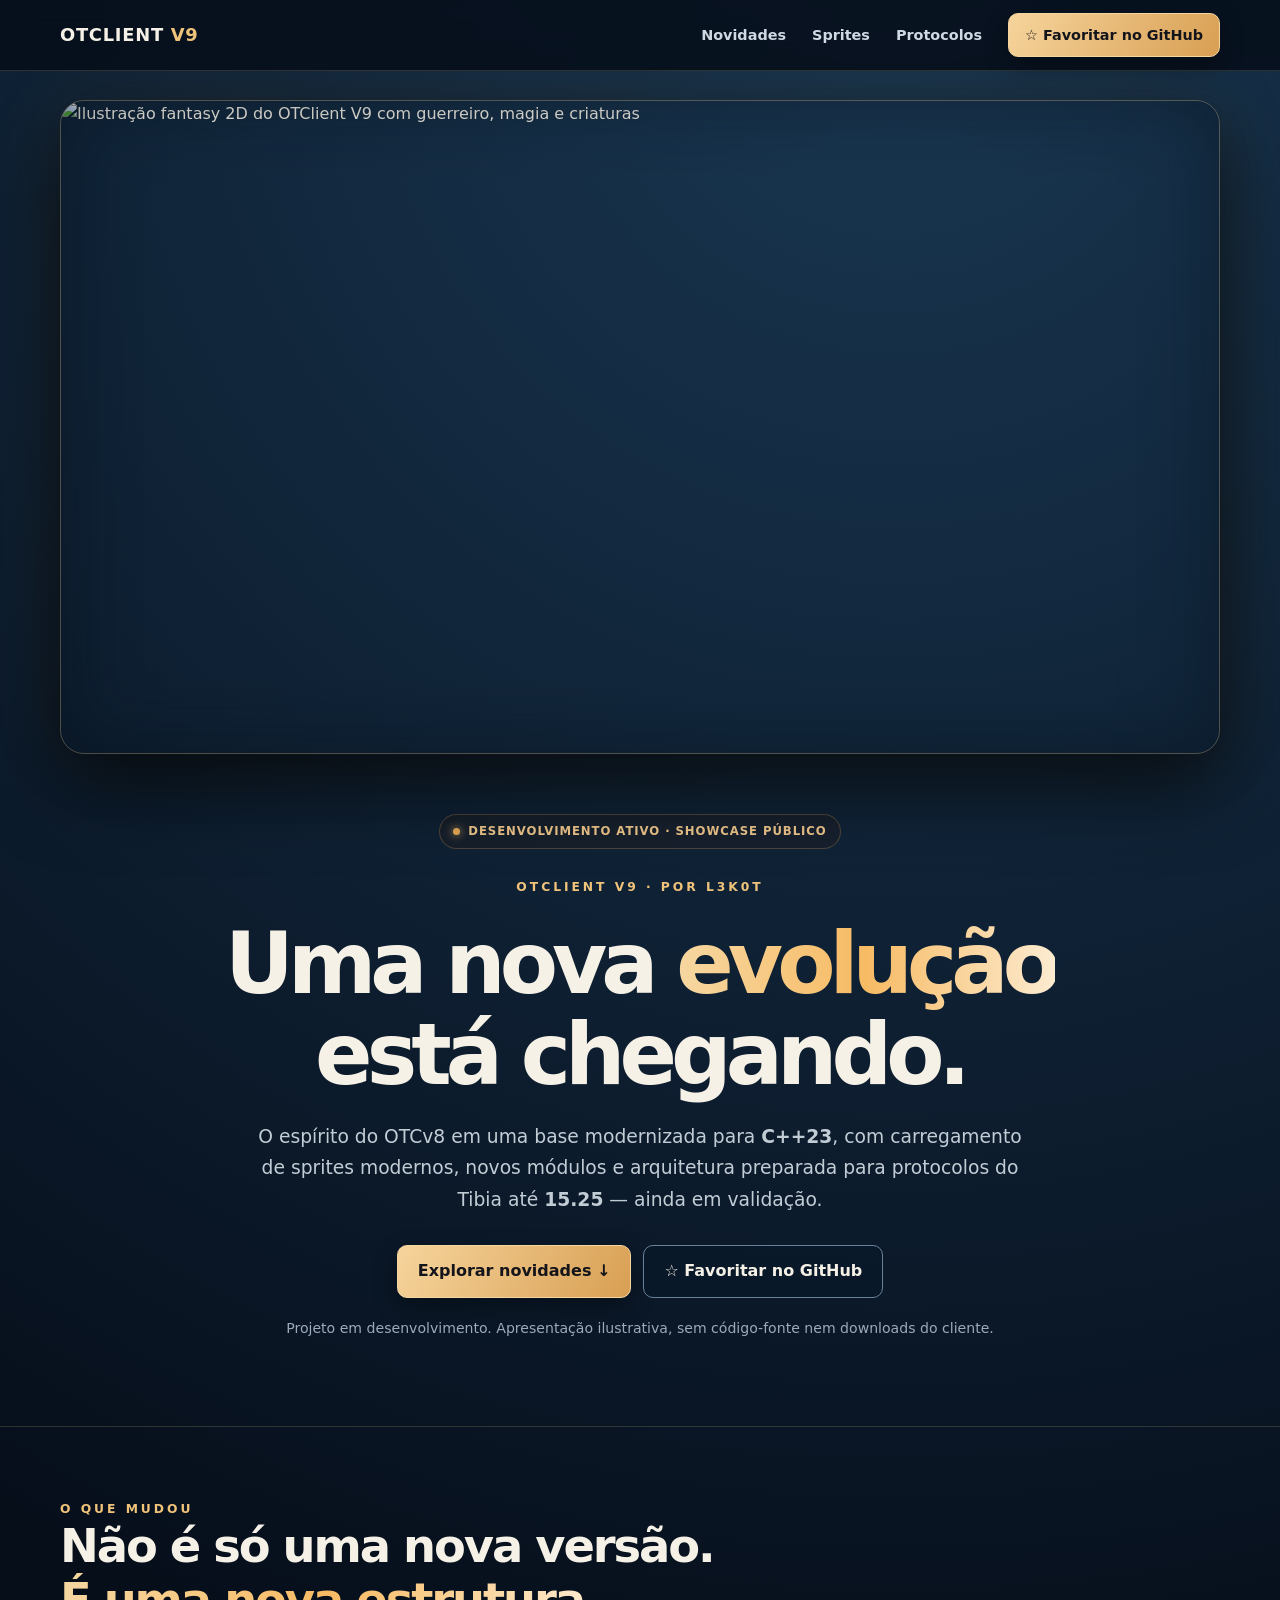
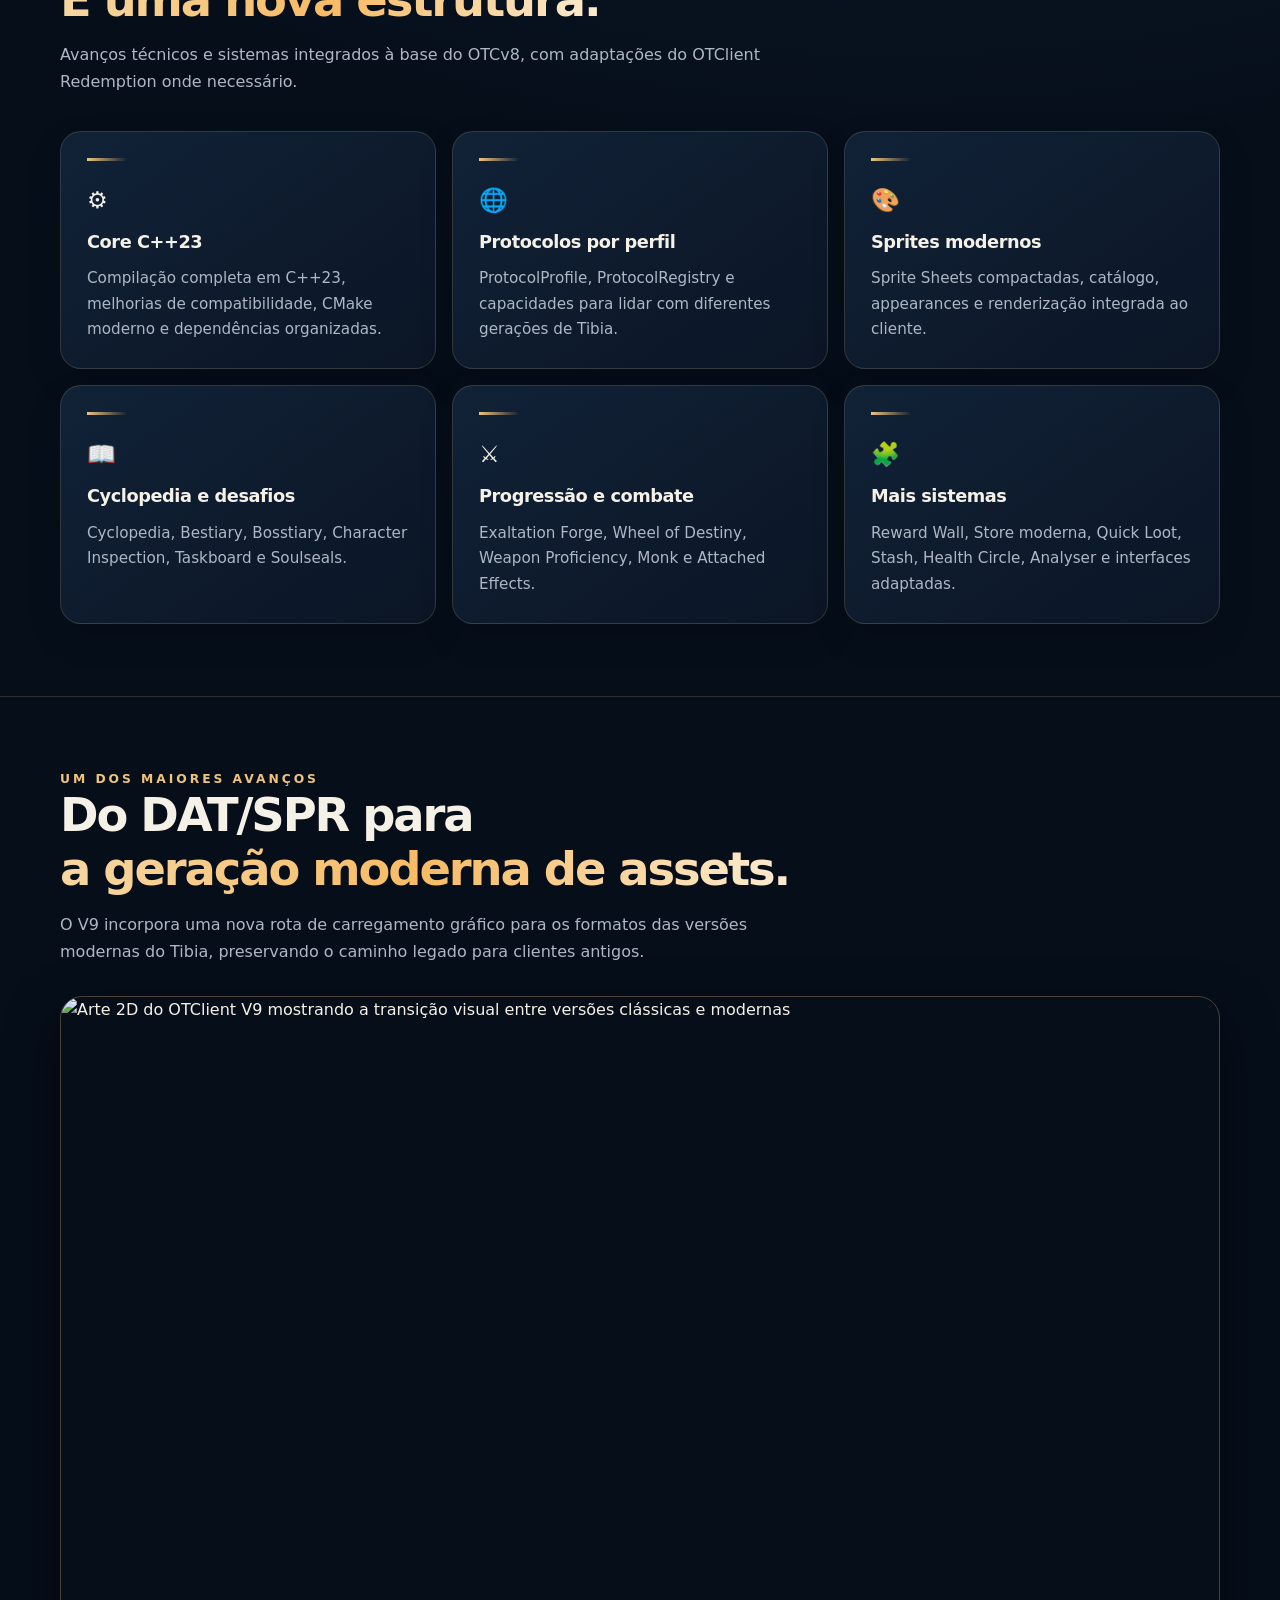
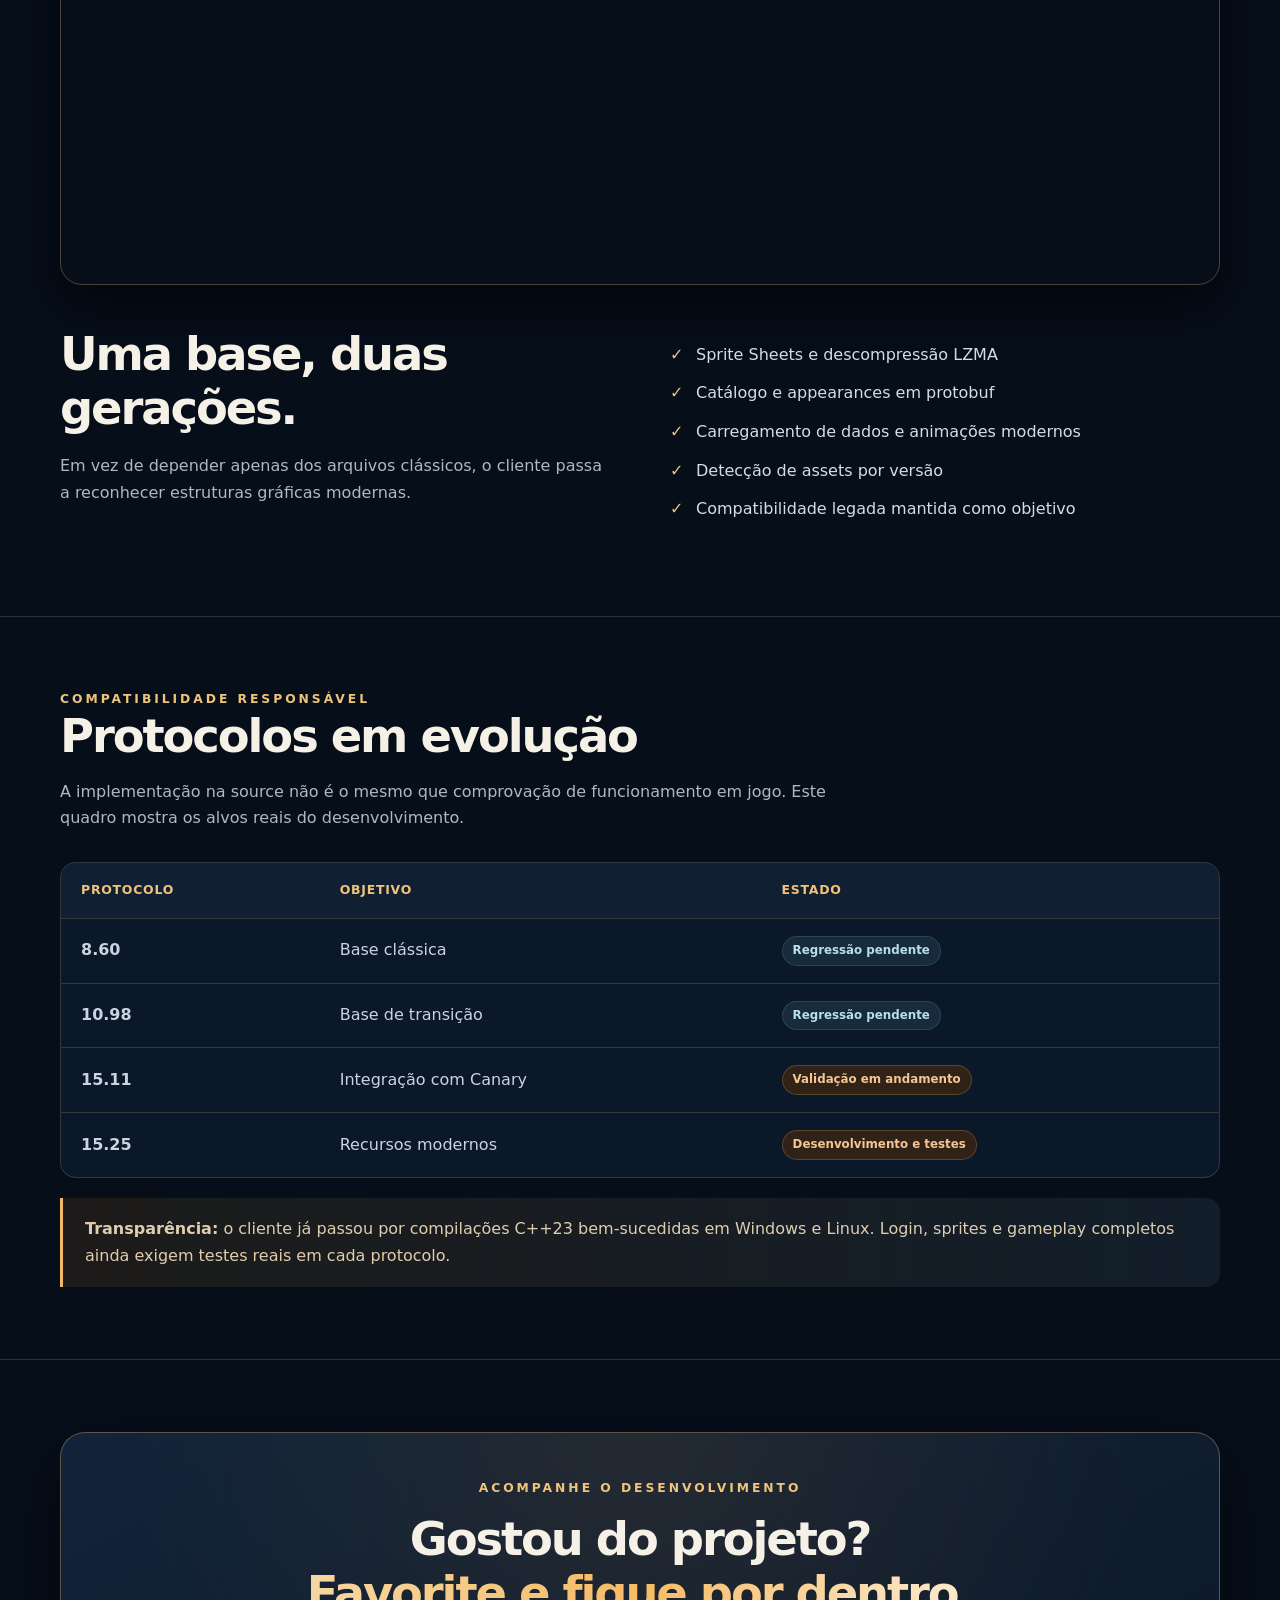
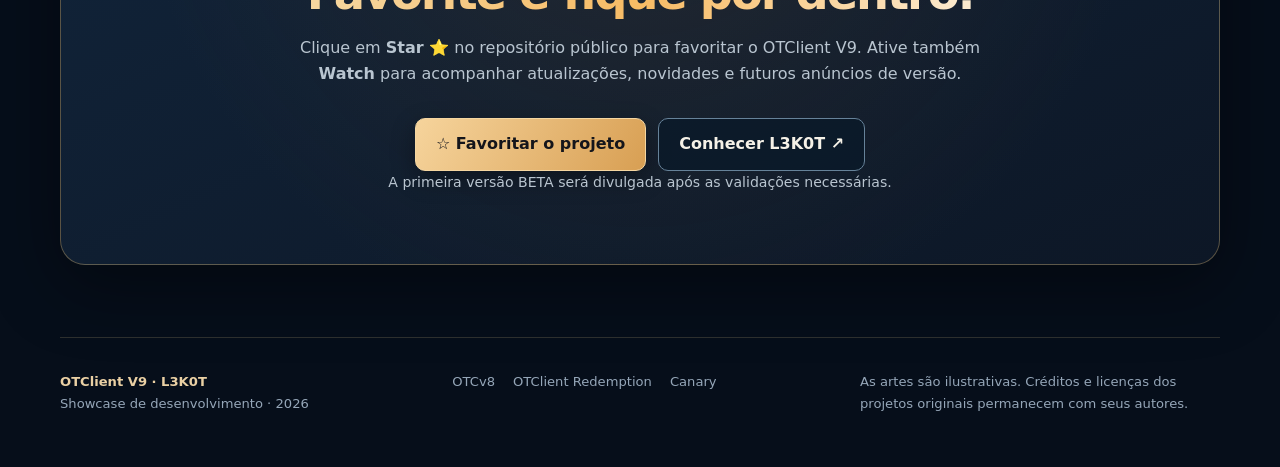
==== index.html @ ab7427a4 "site: add OTClient V9 responsive showcase landing page" ====
<!doctype html>
<html lang="pt-BR">
<head>
  <meta charset="utf-8" />
  <meta name="viewport" content="width=device-width, initial-scale=1" />
  <meta name="color-scheme" content="dark" />
  <meta name="theme-color" content="#070e1b" />
  <meta name="description" content="OTClient V9, evolução do OTCv8 desenvolvida por L3K0T: C++23, sprites modernos, protocolos e sistemas de Tibia em desenvolvimento." />
  <title>OTClient V9 | A próxima evolução — L3K0T</title>
  <style>
    :root { --bg: #060e1a; --bg2:#0b1728; --panel:#0e1b2d; --white:#f5f1e7; --muted:#aeb8c4; --gold:#f0c37b; --gold2:#ae7946; --blue:#59b9ff; --line:rgba(228,197,141,.18); --radius:21px; }
    * {box-sizing: border-box}
    html {scroll-behavior:smooth}
    body { margin:0; background:radial-gradient(circle at 70% 0%, #193752 0,transparent 33%),var(--bg); font:16px/1.67 system-ui,-apple-system,BlinkMacSystemFont,"Segoe UI",sans-serif; color:var(--white); }
    a {color:inherit; text-decoration:none}
    a:focus-visible,button:focus-visible {outline:3px solid var(--blue);outline-offset:4px}
    img {max-width:100%;display:block}
    ::selection {background:#a67943;color:#07101a}
    .wrap {width:min(1160px,calc(100% - 42px));margin:0 auto}
    .nav {position:sticky;top:0;z-index:20; background:rgba(6,14,26,.87);border-bottom:1px solid var(--line);backdrop-filter:blur(16px)}
    .navin {display:flex;align-items:center;justify-content:space-between;gap:22px;min-height:70px}
    .brand {font-weight:900;font-size:1.12rem;letter-spacing:.04em;white-space:nowrap}
    .brand b {color:var(--gold)}
    .links {display:flex;gap:26px;align-items:center;font-size:.9rem;font-weight:650;color:#cfd9e4}
    .links>a:not(.navcta):hover{color:var(--gold)}
    .navcta,.button {display:inline-flex;gap:10px;align-items:center;justify-content:center;padding:12px 20px;border-radius:10px; font-weight:800;background:linear-gradient(120deg,#f6d49c,#d89f53);color:#14151b;border:1px solid #f5d6a1;box-shadow:0 8px 25px #0005;transition:transform .18s,filter .18s}
    .navcta {padding:9px 16px}
    .button:hover,.navcta:hover {transform:translateY(-2px);filter:brightness(1.07)}
    .button.secondary {background:rgba(8,24,41,.75);color:var(--white);border-color:#668299;box-shadow:none}
    .hero {padding:29px 0 8px}
    .art {position:relative;border:1px solid #c8a46a5a;border-radius:24px;overflow:hidden;box-shadow:0 28px 80px #000b,0 0 80px #98702e1c}
    .art img {width:100%;height:auto;object-fit:cover}
    .art:after {content:"";position:absolute;inset:0;pointer-events:none;box-shadow:inset 0 0 75px #07111b7c}
    .status {display:inline-flex;align-items:center;gap:8px;padding:7px 13px;border-radius:100px;border:1px solid #9a754b70;color:#f1c88c;background:#301d103b;font-weight:700;letter-spacing:.08em;font-size:.73rem;text-transform:uppercase}
    .dot {width:7px;height:7px;background:#e6a957;border-radius:50%;box-shadow:0 0 9px #dbb16d}
    .intro {text-align:center;padding:52px 0 72px;max-width:870px;margin:0 auto}
    .eyebrow {text-transform:uppercase;letter-spacing:.24em;color:var(--gold);font-weight:800;font-size:.77rem}
    h1,h2,h3,p{margin-top:0}
    h1 {font-size:clamp(2.5rem,7vw,5.3rem);line-height:1.07;letter-spacing:-.07em;margin:21px 0;font-weight:900}
    h2 {font-size:clamp(1.85rem,3.9vw,2.9rem);letter-spacing:-.045em;line-height:1.16;margin-bottom:15px}
    .gradient {background:linear-gradient(90deg,#f6d7a1,#f7bb64,#fcebd0);color:transparent;background-clip:text}
    .lead{font-size:clamp(1rem,2.3vw,1.17rem);color:#c2ccd5;max-width:780px;margin:0 auto 24px}
    .actions{display:flex;justify-content:center;flex-wrap:wrap;gap:12px;margin-top:30px}
    .small-note{color:#9cabb9;font-size:.88rem;margin-top:19px}
    .section{padding:72px 0;border-top:1px solid var(--line)}
    .section .sub{color:var(--muted);max-width:770px;margin-bottom:30px}
    .section-head {max-width:780px;margin-bottom:35px}
    .cards {display:grid;grid-template-columns:repeat(3,minmax(0,1fr));gap:16px}
    .card {padding:26px;border-radius:var(--radius);border:1px solid var(--line);background:linear-gradient(145deg,#112237,#0b1525);box-shadow:0 14px 35px #0002}
    .card::before{content:"";display:block;width:40px;height:3px;background:linear-gradient(90deg,var(--gold),transparent);margin-bottom:20px}
    .card h3 {font-size:1.11rem;margin-bottom:9px;letter-spacing:-.025em}
    .card p {margin:0;color:var(--muted);font-size:.95rem}
    .card .icon {font-size:1.45rem;display:inline-block;margin-bottom:8px}
    .card.tall {grid-column:span 2}
    .visual {border-radius:22px;overflow:hidden;border:1px solid #b99a685e;box-shadow:0 20px 50px #0008}
    .visual img {width:100%}
    .split {display:grid;grid-template-columns:1fr 1fr;align-items:center;gap:60px;margin-top:36px}
    .split h2 {margin-bottom:18px}
    .checks {display:grid;gap:12px;padding:0;margin:21px 0;list-style:none;color:#d5dce5}
    .checks li {padding-left:26px;position:relative}
    .checks li:before {content:"✓";position:absolute;left:0;color:var(--gold);font-weight:900}
    .table-wrap{overflow-x:auto;border:1px solid var(--line);border-radius:16px;background:#0b1829}
    table{width:100%;border-collapse:collapse;text-align:left;min-width:550px}
    th,td{padding:17px 20px;border-bottom:1px solid var(--line)}
    th{color:var(--gold);font-size:.78rem;letter-spacing:.06em;text-transform:uppercase;background:#101f31}
    td{color:#cbd4de}
    tr:last-child td{border:0}
    .phase{display:inline-block;border-radius:20px;padding:4px 10px;font-size:.74rem;font-weight:800;white-space:nowrap;background:#172b3a;color:#b8dfef;border:1px solid #4784a04f}
    .phase.warn {background:#302216;color:#f4c693;border-color:#a27e4f63}
    .notice{border-left:3px solid #efb969;background:linear-gradient(90deg,#30271a89,#121e2a);border-radius:0 14px 14px 0;padding:18px 22px;color:#e0cdb0;margin-top:20px}
    .divider {height:1px;background:var(--line);margin:30px 0}
    .cta {padding:45px 40px;text-align:center;background:radial-gradient(circle at 50% 0%,#5e462b42,transparent 70%),linear-gradient(155deg,#11243a,#0d1726);border:1px solid #f3c87d55;border-radius:25px;box-shadow:0 20px 70px #0006}
    .cta h2{max-width:750px;margin:14px auto}
    .cta p{max-width:730px;color:#b9c5d0;margin:0 auto 25px}
    .footer {padding:33px 0 52px;display:flex;justify-content:space-between;gap:25px;flex-wrap:wrap;color:#95a6b8;font-size:.82rem;border-top:1px solid var(--line)}
    .footer strong{color:#ead0a4}
    .foot-links{display:flex;gap:18px;flex-wrap:wrap}
    .foot-links a:hover{color:var(--gold)}
    @media(max-width:840px){.cards{grid-template-columns:repeat(2,minmax(0,1fr))}.split{grid-template-columns:1fr;gap:30px}.links a:not(.navcta){display:none}}
    @media(max-width:600px){.wrap{width:min(100% - 28px,1160px)}.navin{min-height:62px}.brand{font-size:.99rem}.navcta{padding:7px 11px;font-size:.8rem}.hero{padding-top:14px}.art{border-radius:14px}.intro{padding:37px 0 50px}h1{letter-spacing:-.055em}.section{padding:49px 0}.cards{grid-template-columns:1fr}.card.tall{grid-column:span 1}.card{padding:23px}.cta{padding:35px 19px}.footer{padding-bottom:32px}}
    @media(prefers-reduced-motion:reduce){html{scroll-behavior:auto}.button,.navcta{transition:none}}
  </style>
</head>
<body>
<header class="nav"><div class="wrap navin">
  <a href="#inicio" class="brand">OTCLIENT <b>V9</b></a>
  <nav class="links" aria-label="Navegação principal">
    <a href="#novidades">Novidades</a><a href="#graficos">Sprites</a><a href="#protocolos">Protocolos</a>
    <a class="navcta" data-project-link href="https://github.com/l3k0t">☆ Favoritar no GitHub</a>
  </nav>
</div></header>
<main id="inicio">
  <div class="wrap hero"><div class="art"><img src="assets/otclient-v9-arte-principal.webp" width="1672" height="941" alt="Ilustração fantasy 2D do OTClient V9 com guerreiro, magia e criaturas" fetchpriority="high"></div></div>
  <section class="wrap intro">
    <span class="status"><span class="dot"></span> Desenvolvimento ativo · Showcase público</span>
    <div class="eyebrow" style="margin-top:28px">OTClient V9 · Por L3K0T</div>
    <h1>Uma nova <span class="gradient">evolução</span> está chegando.</h1>
    <p class="lead">O espírito do OTCv8 em uma base modernizada para <strong>C++23</strong>, com carregamento de sprites modernos, novos módulos e arquitetura preparada para protocolos do Tibia até <strong>15.25</strong> — ainda em validação.</p>
    <div class="actions"><a class="button" href="#novidades">Explorar novidades ↓</a><a class="button secondary" data-project-link href="https://github.com/l3k0t">☆ Favoritar no GitHub</a></div>
    <p class="small-note">Projeto em desenvolvimento. Apresentação ilustrativa, sem código-fonte nem downloads do cliente.</p>
  </section>

  <section class="section" id="novidades"><div class="wrap">
    <div class="section-head"><div class="eyebrow">O que mudou</div><h2>Não é só uma nova versão.<br><span class="gradient">É uma nova estrutura.</span></h2><p class="sub">Avanços técnicos e sistemas integrados à base do OTCv8, com adaptações do OTClient Redemption onde necessário.</p></div>
    <div class="cards">
      <article class="card"><span class="icon">⚙️</span><h3>Core C++23</h3><p>Compilação completa em C++23, melhorias de compatibilidade, CMake moderno e dependências organizadas.</p></article>
      <article class="card"><span class="icon">🌐</span><h3>Protocolos por perfil</h3><p>ProtocolProfile, ProtocolRegistry e capacidades para lidar com diferentes gerações de Tibia.</p></article>
      <article class="card"><span class="icon">🎨</span><h3>Sprites modernos</h3><p>Sprite Sheets compactadas, catálogo, appearances e renderização integrada ao cliente.</p></article>
      <article class="card"><span class="icon">📖</span><h3>Cyclopedia e desafios</h3><p>Cyclopedia, Bestiary, Bosstiary, Character Inspection, Taskboard e Soulseals.</p></article>
      <article class="card"><span class="icon">⚔️</span><h3>Progressão e combate</h3><p>Exaltation Forge, Wheel of Destiny, Weapon Proficiency, Monk e Attached Effects.</p></article>
      <article class="card"><span class="icon">🧩</span><h3>Mais sistemas</h3><p>Reward Wall, Store moderna, Quick Loot, Stash, Health Circle, Analyser e interfaces adaptadas.</p></article>
    </div>
  </div></section>

  <section class="section" id="graficos"><div class="wrap">
    <div class="eyebrow">Um dos maiores avanços</div><h2>Do DAT/SPR para<br><span class="gradient">a geração moderna de assets.</span></h2>
    <p class="sub">O V9 incorpora uma nova rota de carregamento gráfico para os formatos das versões modernas do Tibia, preservando o caminho legado para clientes antigos.</p>
    <div class="visual"><img src="assets/otclient-v9-evolucao.webp" loading="lazy" width="1774" height="887" alt="Arte 2D do OTClient V9 mostrando a transição visual entre versões clássicas e modernas"></div>
    <div class="split">
      <div><h2>Uma base, duas gerações.</h2><p class="sub">Em vez de depender apenas dos arquivos clássicos, o cliente passa a reconhecer estruturas gráficas modernas.</p></div>
      <ul class="checks"><li>Sprite Sheets e descompressão LZMA</li><li>Catálogo e appearances em protobuf</li><li>Carregamento de dados e animações modernos</li><li>Detecção de assets por versão</li><li>Compatibilidade legada mantida como objetivo</li></ul>
    </div>
  </div></section>

  <section class="section" id="protocolos"><div class="wrap">
    <div class="eyebrow">Compatibilidade responsável</div><h2>Protocolos em evolução</h2><p class="sub">A implementação na source não é o mesmo que comprovação de funcionamento em jogo. Este quadro mostra os alvos reais do desenvolvimento.</p>
    <div class="table-wrap"><table aria-label="Estágio dos protocolos do OTClient V9"><thead><tr><th>Protocolo</th><th>Objetivo</th><th>Estado</th></tr></thead><tbody>
      <tr><td><strong>8.60</strong></td><td>Base clássica</td><td><span class="phase">Regressão pendente</span></td></tr>
      <tr><td><strong>10.98</strong></td><td>Base de transição</td><td><span class="phase">Regressão pendente</span></td></tr>
      <tr><td><strong>15.11</strong></td><td>Integração com Canary</td><td><span class="phase warn">Validação em andamento</span></td></tr>
      <tr><td><strong>15.25</strong></td><td>Recursos modernos</td><td><span class="phase warn">Desenvolvimento e testes</span></td></tr>
    </tbody></table></div>
    <div class="notice"><strong>Transparência:</strong> o cliente já passou por compilações C++23 bem-sucedidas em Windows e Linux. Login, sprites e gameplay completos ainda exigem testes reais em cada protocolo.</div>
  </div></section>

  <section class="section"><div class="wrap"><div class="cta">
    <div class="eyebrow">Acompanhe o desenvolvimento</div>
    <h2>Gostou do projeto?<br><span class="gradient">Favorite e fique por dentro.</span></h2>
    <p>Clique em <strong>Star ⭐</strong> no repositório público para favoritar o OTClient V9. Ative também <strong>Watch</strong> para acompanhar atualizações, novidades e futuros anúncios de versão.</p>
    <div class="actions"><a class="button" data-project-link href="https://github.com/l3k0t">☆ Favoritar o projeto</a><a class="button secondary" href="https://github.com/l3k0t" target="_blank" rel="noreferrer">Conhecer L3K0T ↗</a></div>
    <p class="small-note">A primeira versão BETA será divulgada após as validações necessárias.</p>
  </div></div></section>
</main>
<footer class="wrap footer"><div><strong>OTClient V9 · L3K0T</strong><div>Showcase de desenvolvimento · 2026</div></div><div class="foot-links"><a href="https://github.com/OTCv8/otcv8-dev">OTCv8</a><a href="https://github.com/opentibiabr/otclient">OTClient Redemption</a><a href="https://github.com/opentibiabr/canary">Canary</a></div><div style="max-width:360px">As artes são ilustrativas. Créditos e licenças dos projetos originais permanecem com seus autores.</div></footer>
<script>
  // Em GitHub Pages, aponta automaticamente para o repositório que hospeda este site.
  // Em visualização local, usa o nome sugerido para o repositório público.
  const repoName = window.location.hostname.endsWith('.github.io')
    ? (window.location.pathname.split('/').filter(Boolean)[0] || 'OTClient-V9-Showcase')
    : 'OTClient-V9-Showcase';
  const projectUrl = 'https://github.com/l3k0t/' + encodeURIComponent(repoName);
  document.querySelectorAll('[data-project-link]').forEach(link => {
    link.href = projectUrl;
    link.target = '_blank';
    link.rel = 'noopener noreferrer';
  });
</script>
</body>
</html>
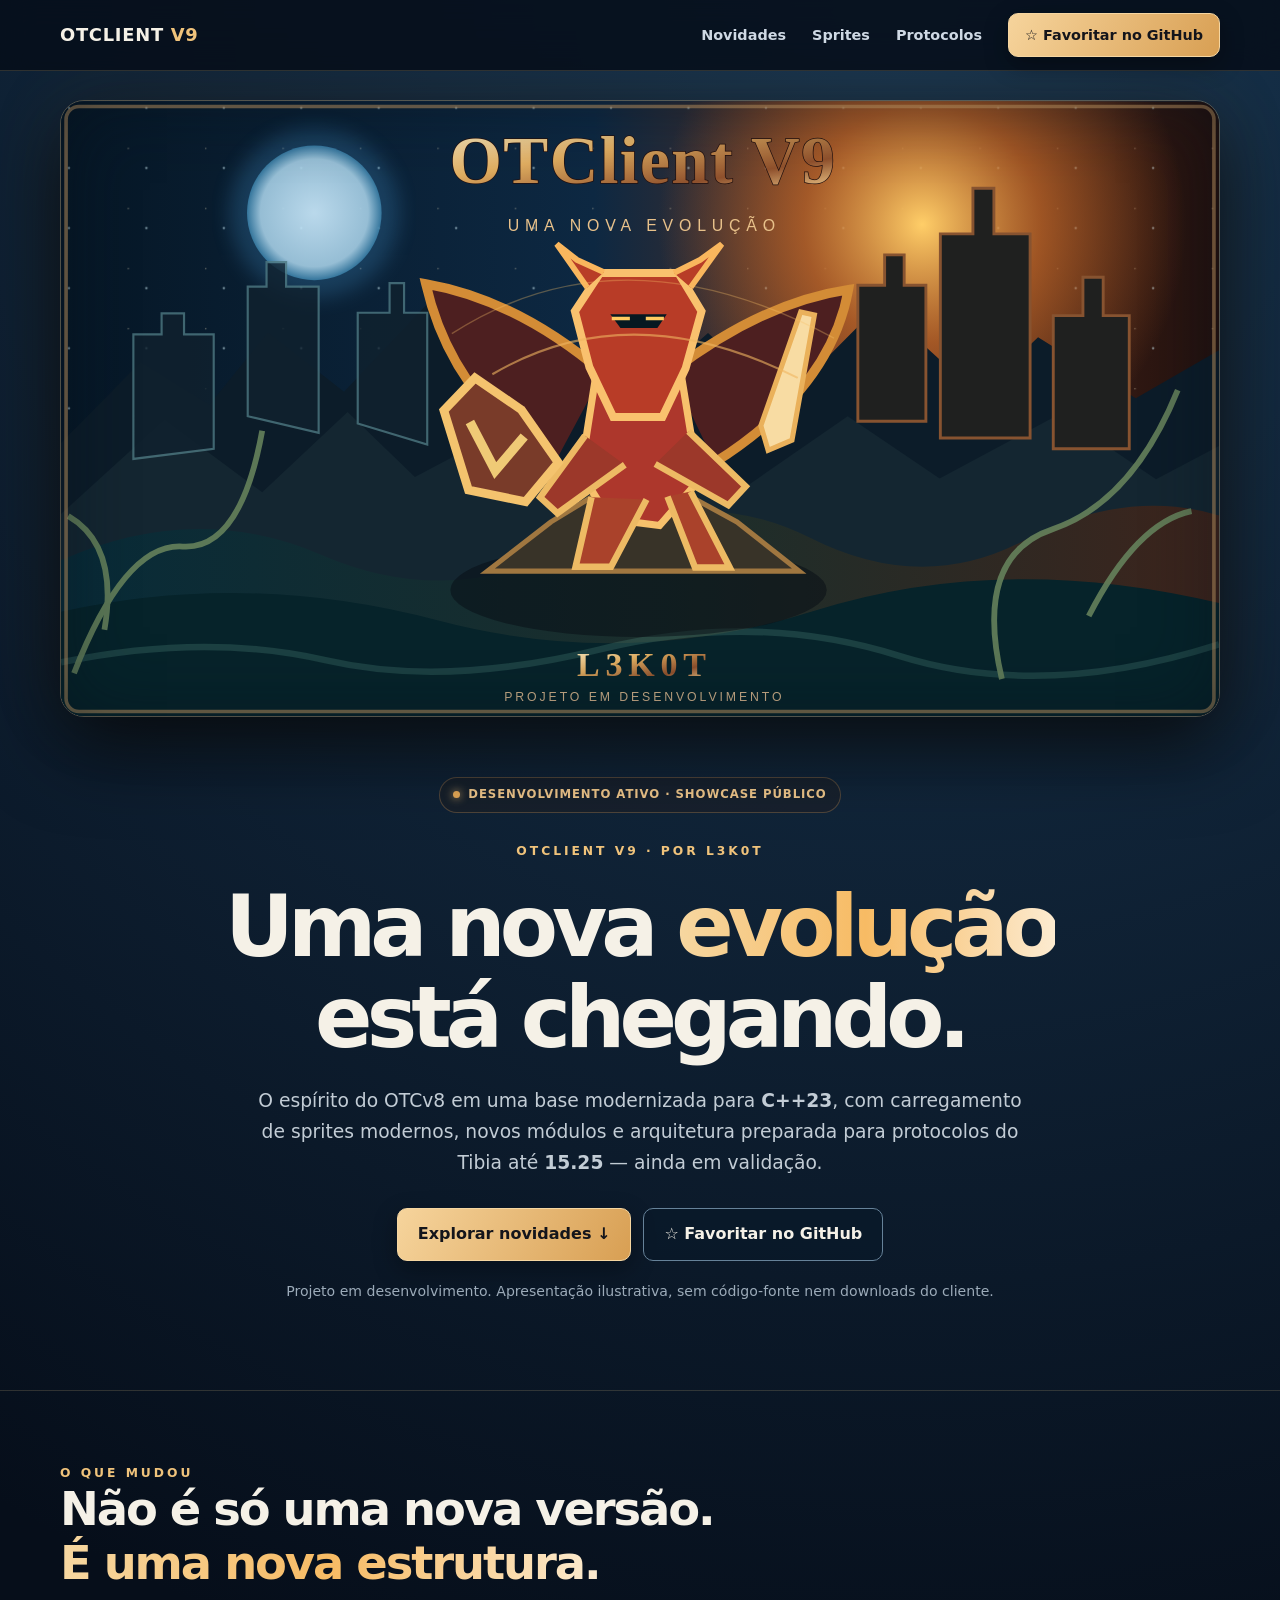
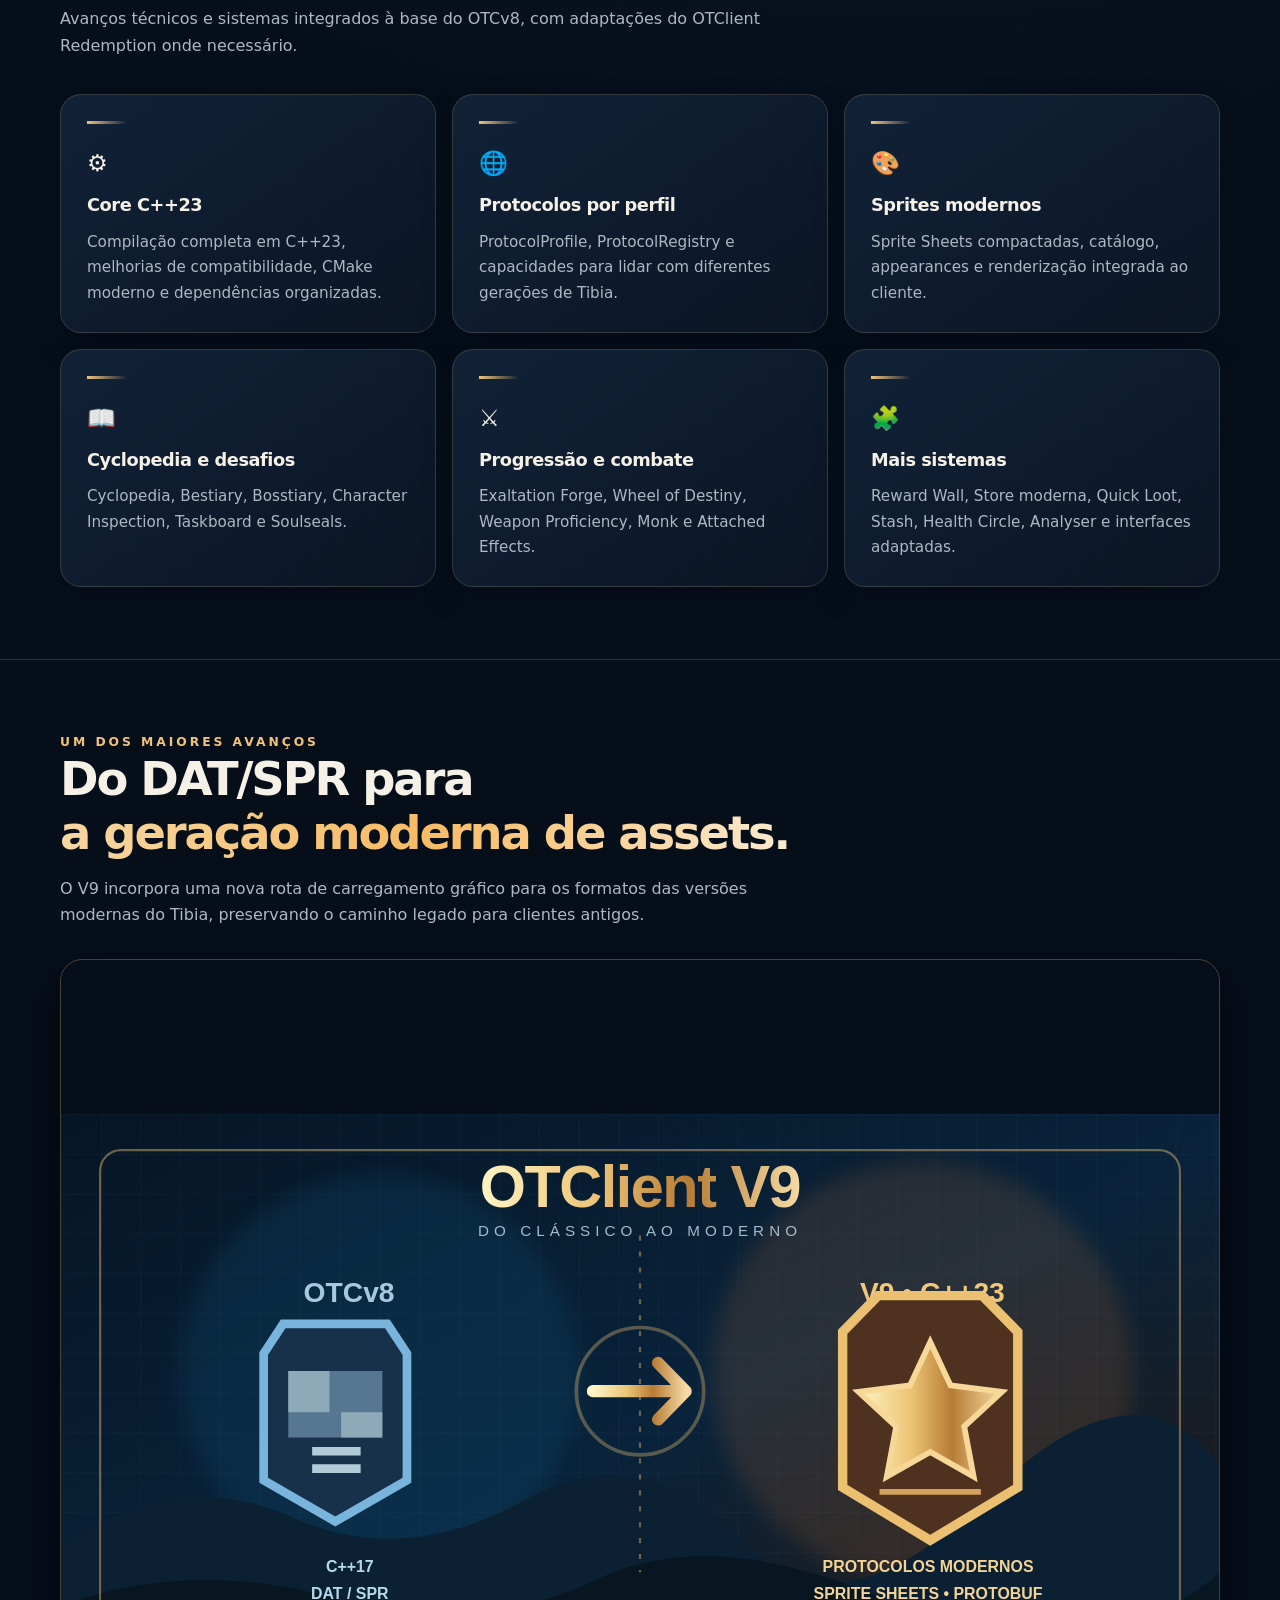
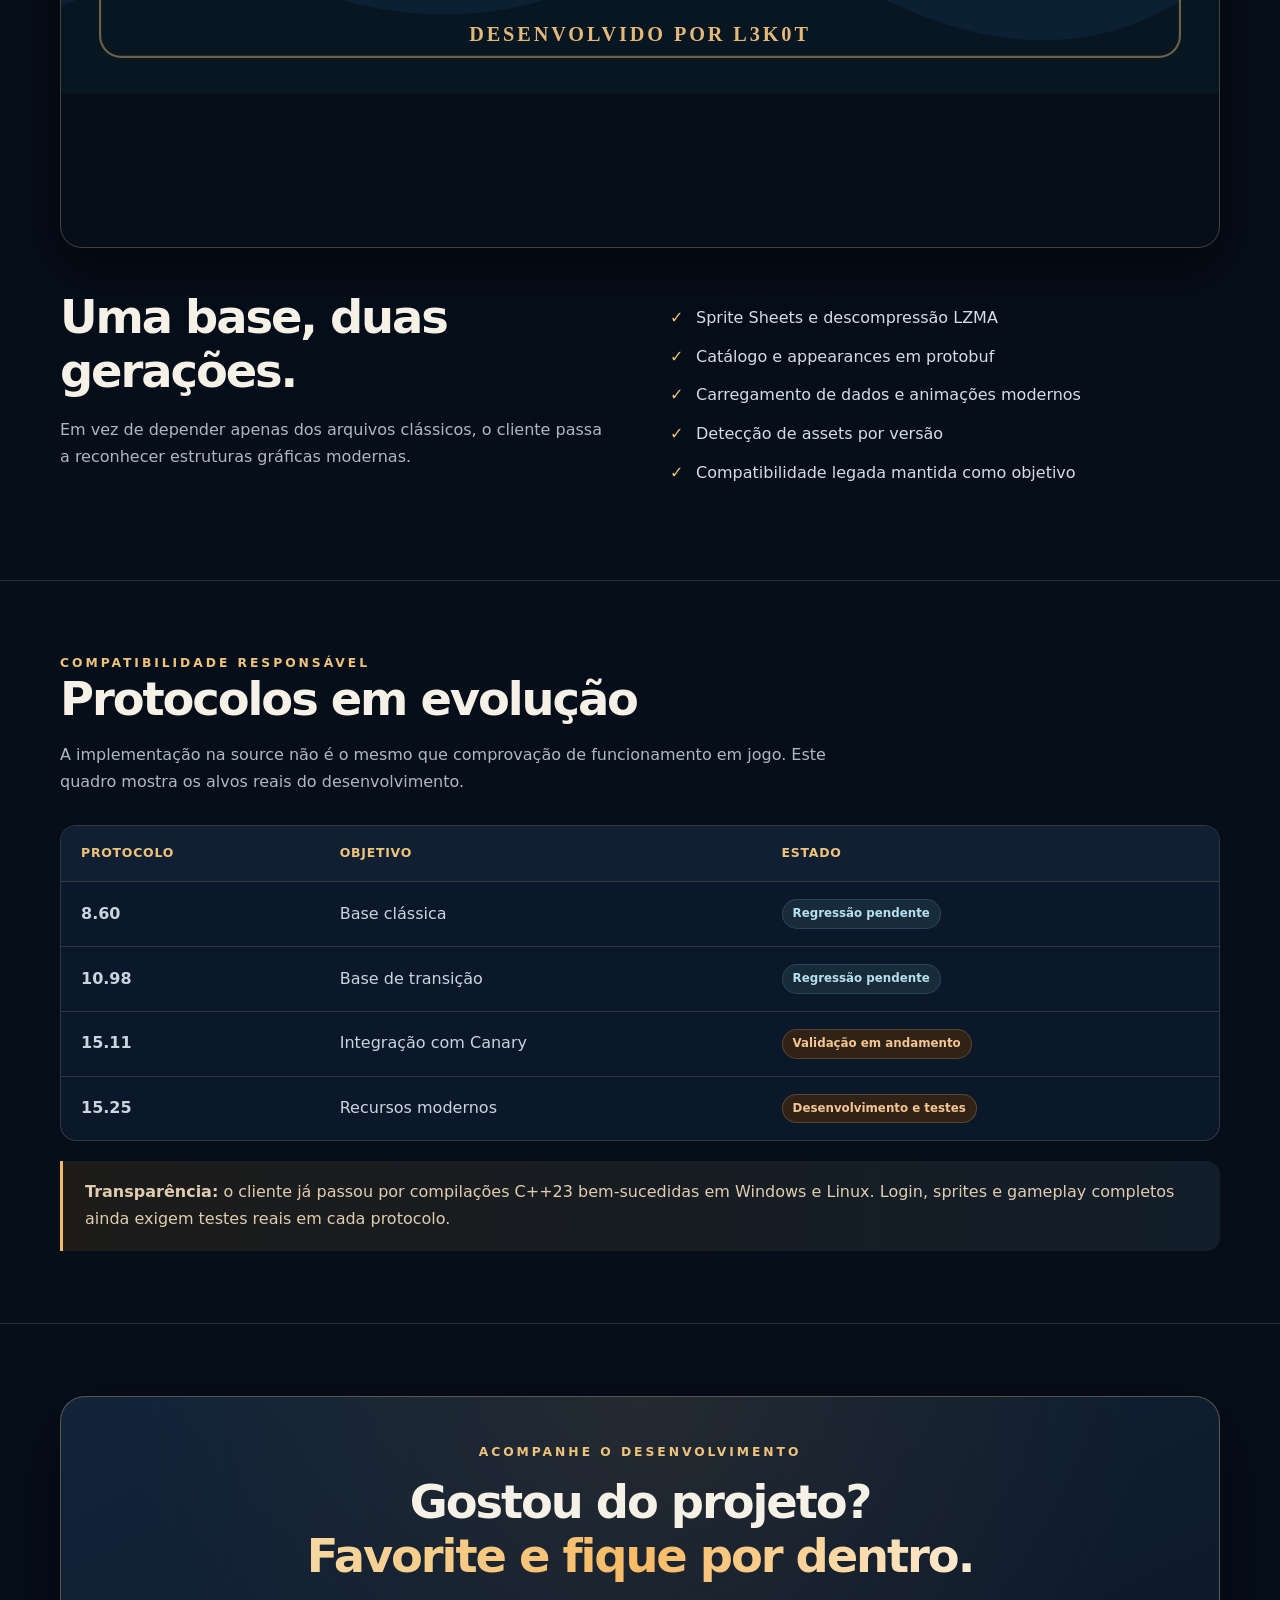
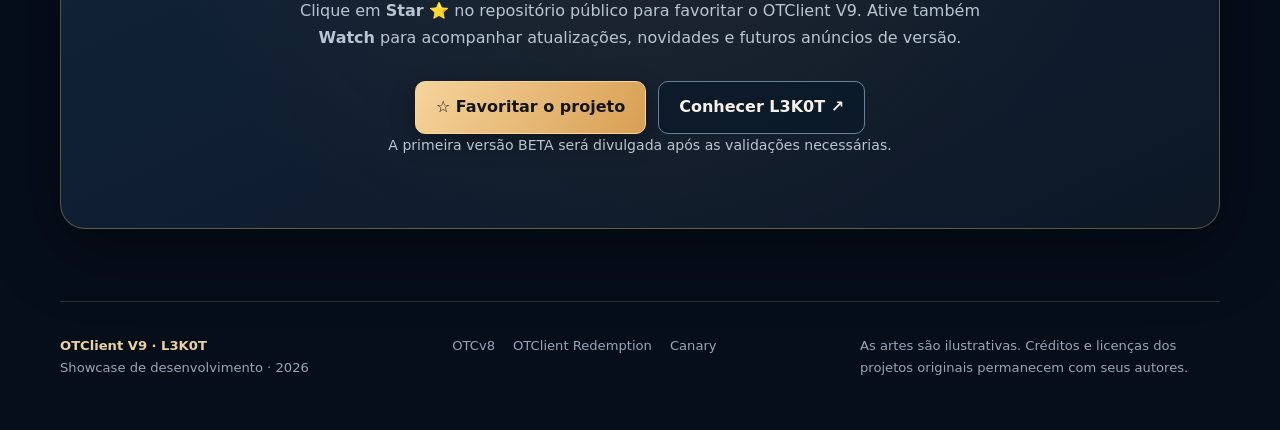
==== commit 2b3a5914: "site: load published SVG artwork assets" ====
--- a/index.html
+++ b/index.html
@@ -90,7 +90,7 @@
   </nav>
 </div></header>
 <main id="inicio">
-  <div class="wrap hero"><div class="art"><img src="assets/otclient-v9-arte-principal.webp" width="1672" height="941" alt="Ilustração fantasy 2D do OTClient V9 com guerreiro, magia e criaturas" fetchpriority="high"></div></div>
+  <div class="wrap hero"><div class="art"><img src="assets/otclient-v9-arte-principal.svg" width="1672" height="941" alt="Ilustração fantasy 2D do OTClient V9 com guerreiro, magia e criaturas" fetchpriority="high"></div></div>
   <section class="wrap intro">
     <span class="status"><span class="dot"></span> Desenvolvimento ativo · Showcase público</span>
     <div class="eyebrow" style="margin-top:28px">OTClient V9 · Por L3K0T</div>
@@ -115,7 +115,7 @@
   <section class="section" id="graficos"><div class="wrap">
     <div class="eyebrow">Um dos maiores avanços</div><h2>Do DAT/SPR para<br><span class="gradient">a geração moderna de assets.</span></h2>
     <p class="sub">O V9 incorpora uma nova rota de carregamento gráfico para os formatos das versões modernas do Tibia, preservando o caminho legado para clientes antigos.</p>
-    <div class="visual"><img src="assets/otclient-v9-evolucao.webp" loading="lazy" width="1774" height="887" alt="Arte 2D do OTClient V9 mostrando a transição visual entre versões clássicas e modernas"></div>
+    <div class="visual"><img src="assets/otclient-v9-evolucao.svg" loading="lazy" width="1774" height="887" alt="Arte 2D do OTClient V9 mostrando a transição visual entre versões clássicas e modernas"></div>
     <div class="split">
       <div><h2>Uma base, duas gerações.</h2><p class="sub">Em vez de depender apenas dos arquivos clássicos, o cliente passa a reconhecer estruturas gráficas modernas.</p></div>
       <ul class="checks"><li>Sprite Sheets e descompressão LZMA</li><li>Catálogo e appearances em protobuf</li><li>Carregamento de dados e animações modernos</li><li>Detecção de assets por versão</li><li>Compatibilidade legada mantida como objetivo</li></ul>
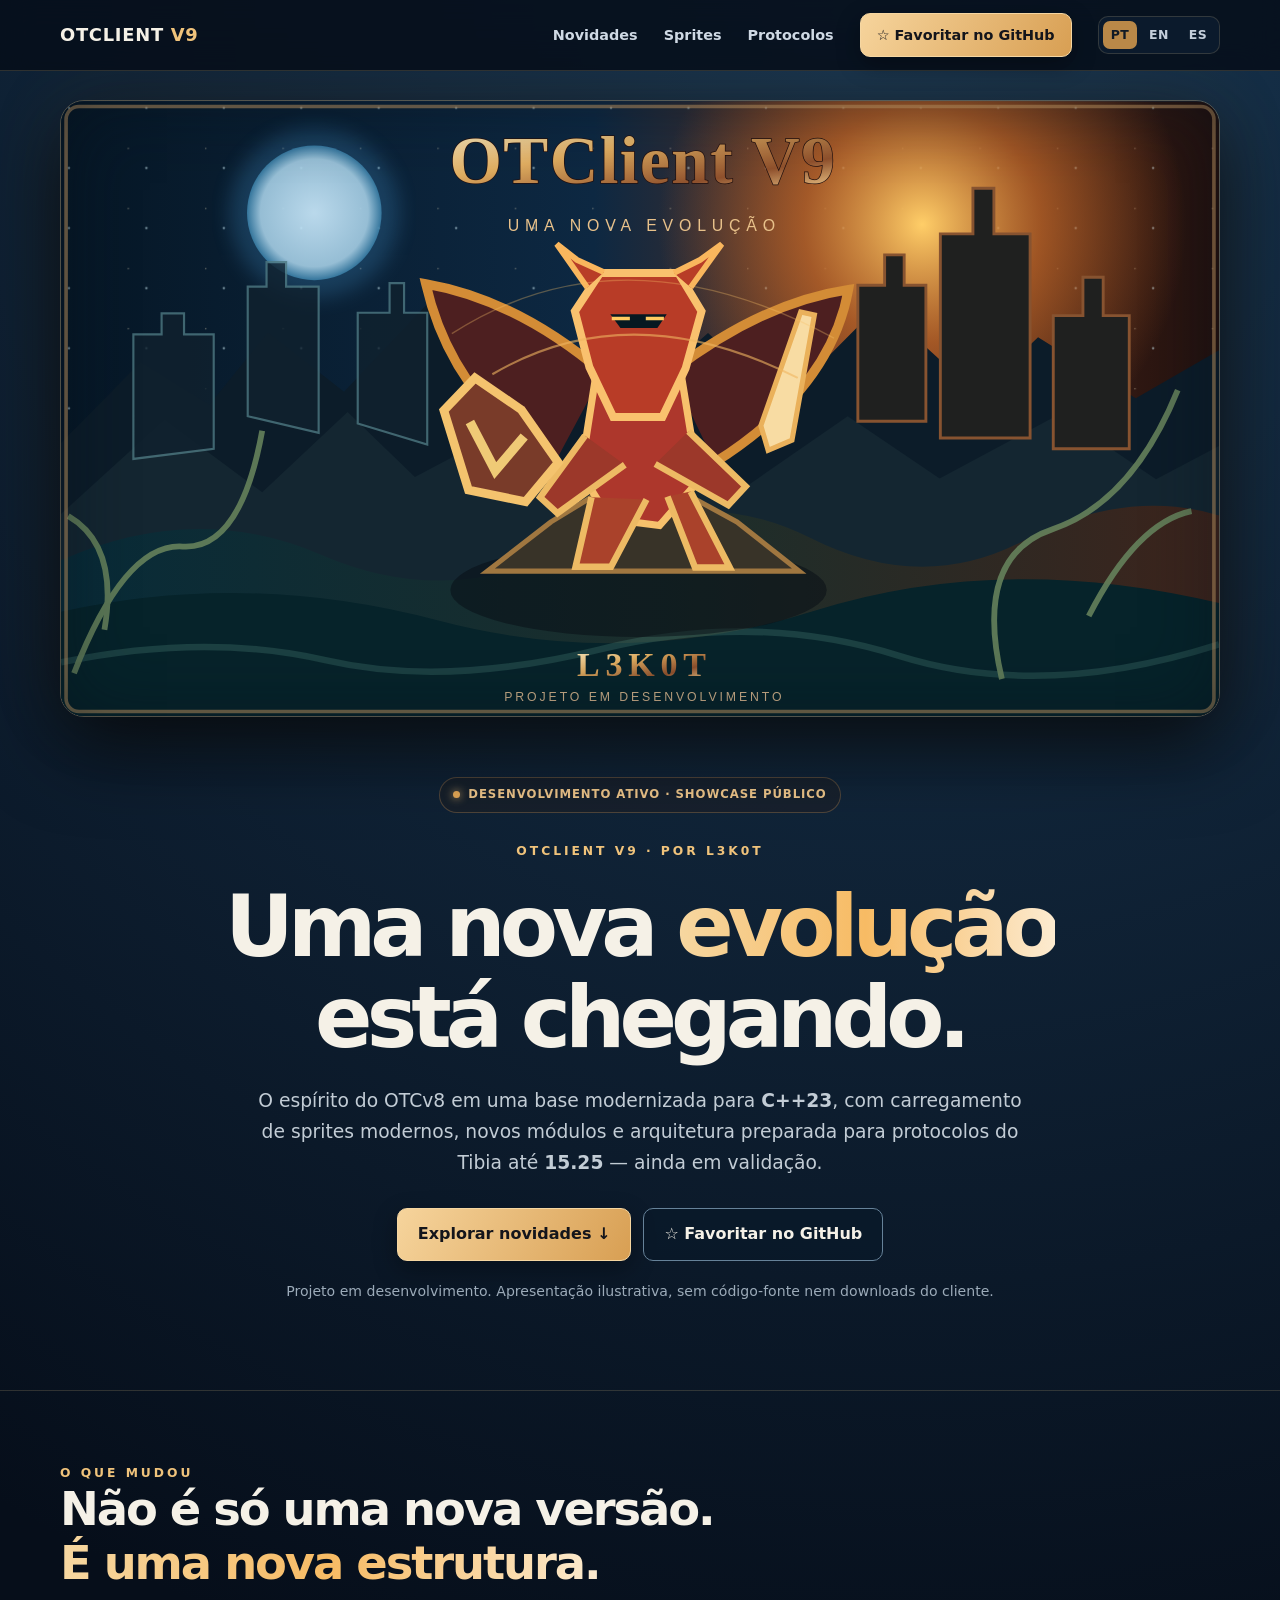
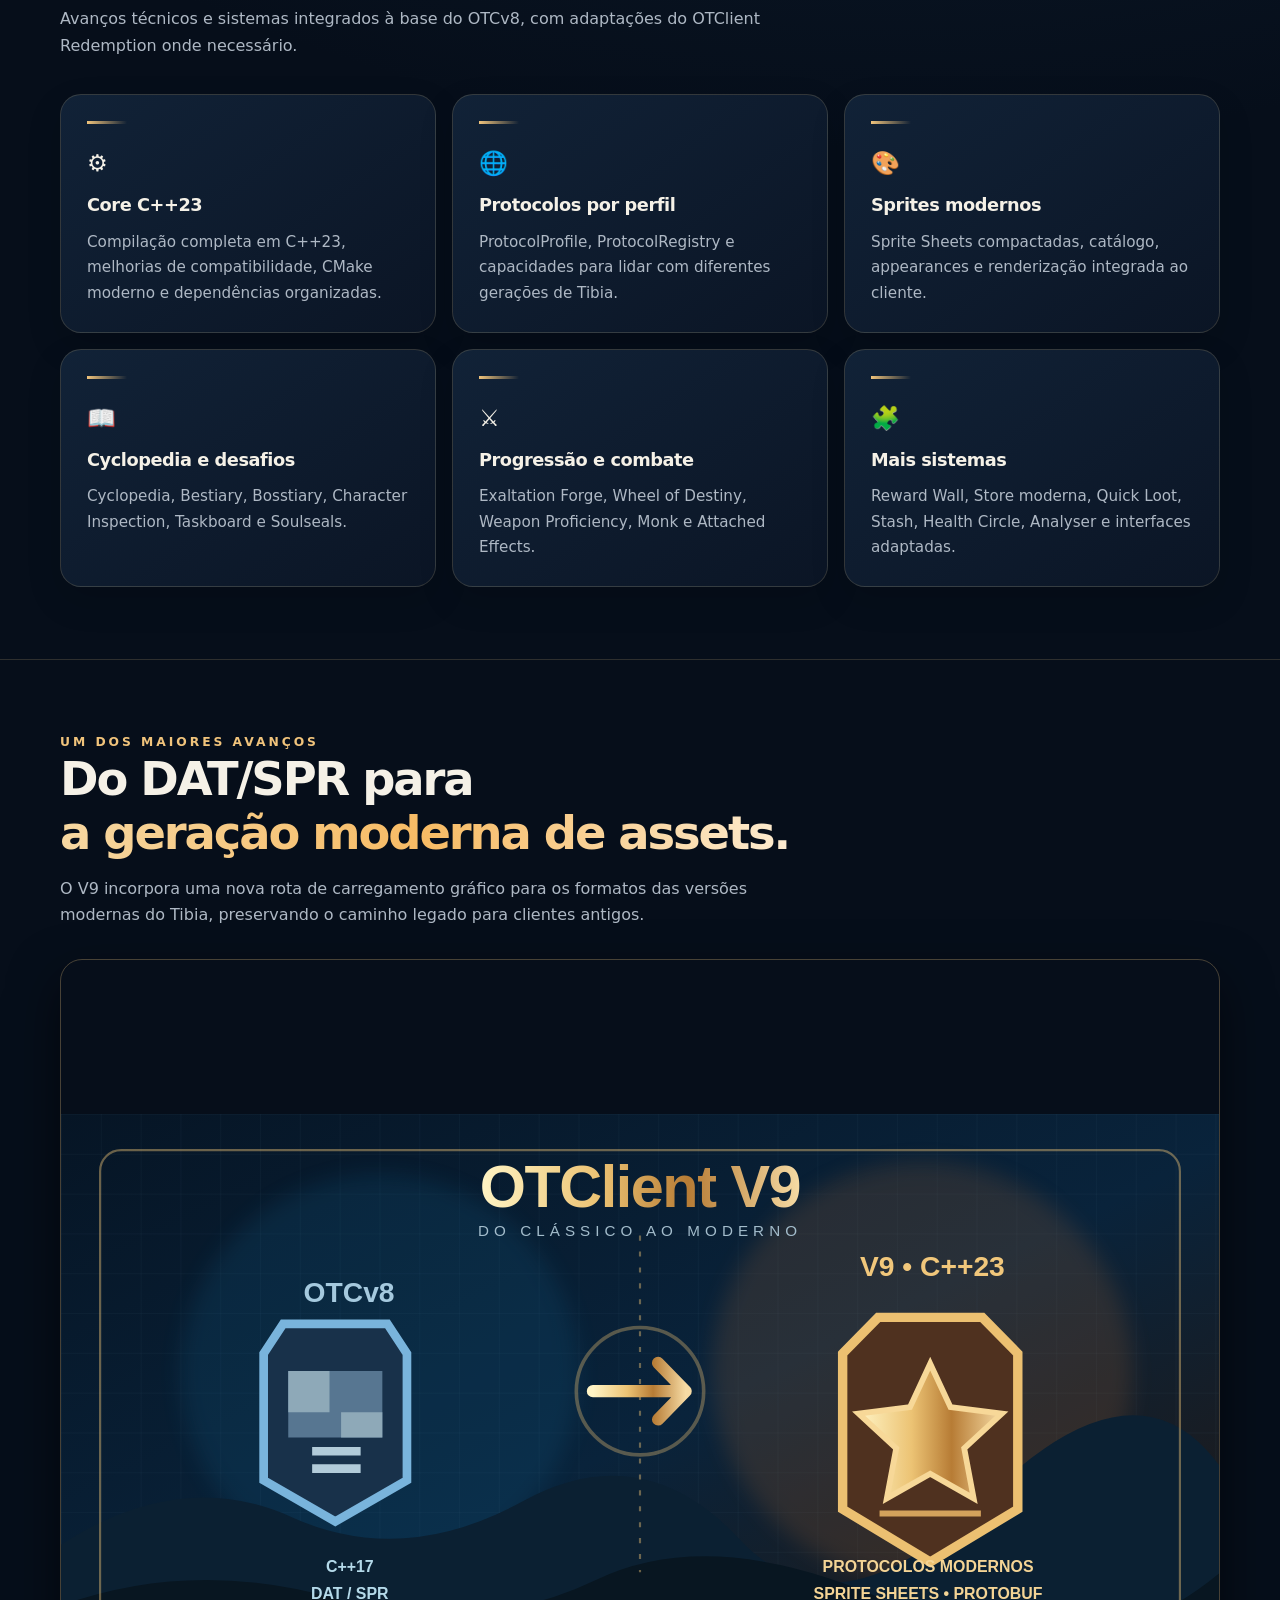
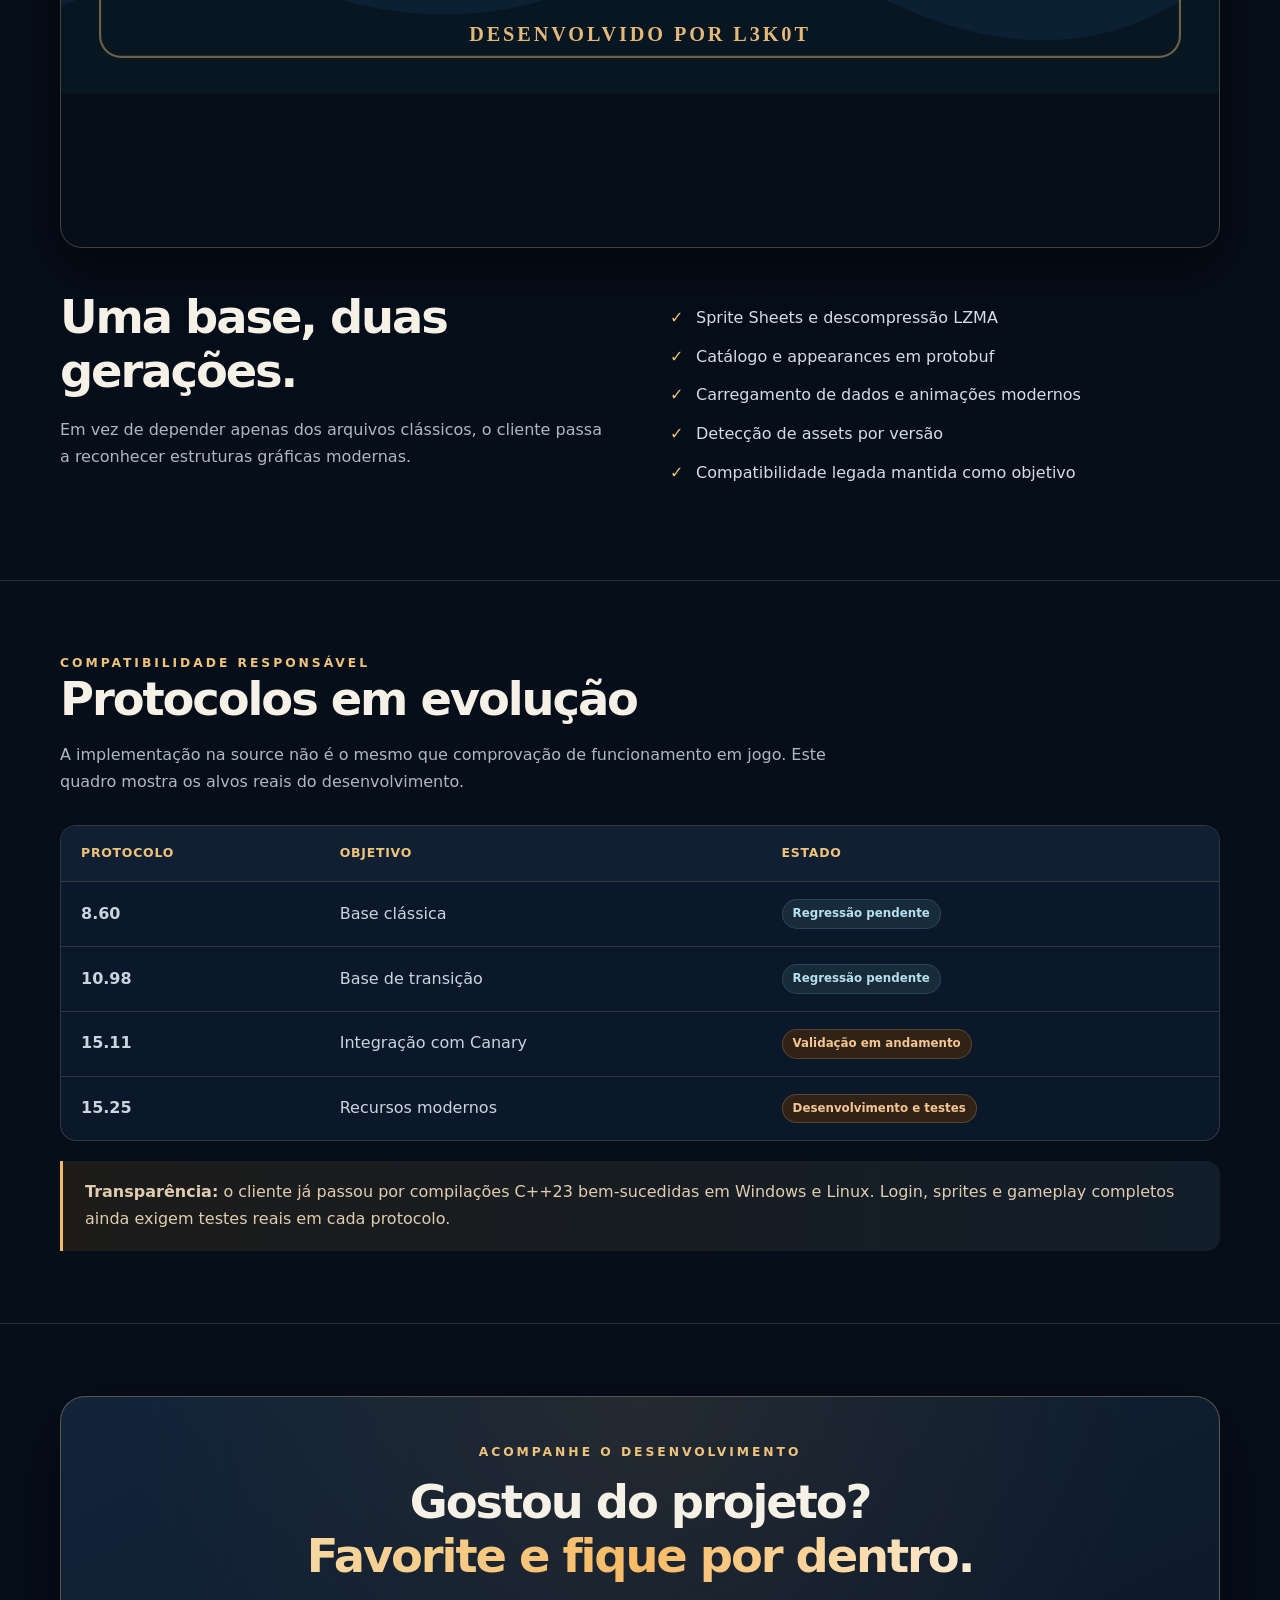
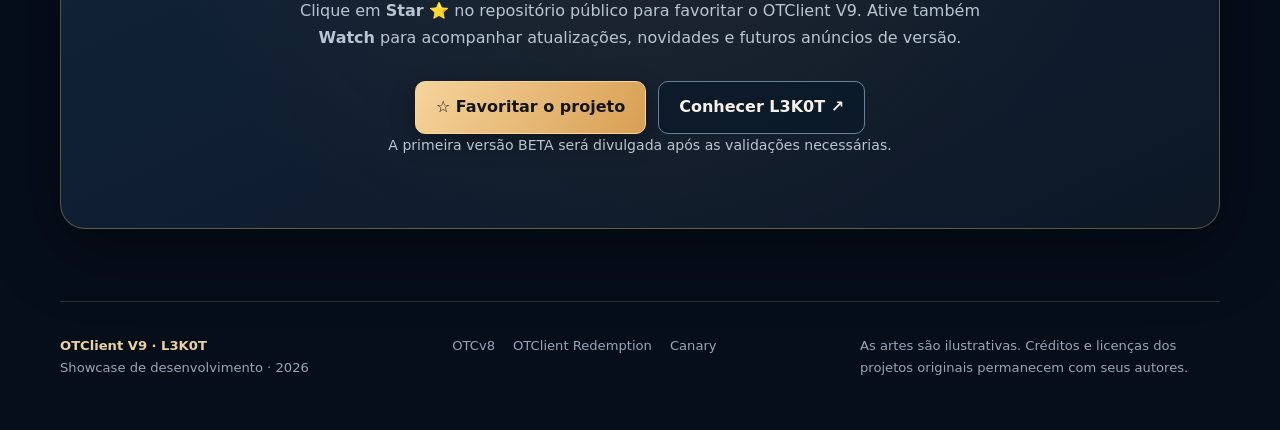
==== commit 75aa5a2c: "i18n: add PT EN ES language navigation to showcase site" ====
--- a/index.html
+++ b/index.html
@@ -7,6 +7,7 @@
   <meta name="theme-color" content="#070e1b" />
   <meta name="description" content="OTClient V9, evolução do OTCv8 desenvolvida por L3K0T: C++23, sprites modernos, protocolos e sistemas de Tibia em desenvolvimento." />
   <title>OTClient V9 | A próxima evolução — L3K0T</title>
+<link rel="alternate" hreflang="pt-BR" href="index.html" /><link rel="alternate" hreflang="en" href="index-en.html" /><link rel="alternate" hreflang="es" href="index-es.html" />
   <style>
     :root { --bg: #060e1a; --bg2:#0b1728; --panel:#0e1b2d; --white:#f5f1e7; --muted:#aeb8c4; --gold:#f0c37b; --gold2:#ae7946; --blue:#59b9ff; --line:rgba(228,197,141,.18); --radius:21px; }
     * {box-sizing: border-box}
@@ -79,6 +80,12 @@
     @media(max-width:840px){.cards{grid-template-columns:repeat(2,minmax(0,1fr))}.split{grid-template-columns:1fr;gap:30px}.links a:not(.navcta){display:none}}
     @media(max-width:600px){.wrap{width:min(100% - 28px,1160px)}.navin{min-height:62px}.brand{font-size:.99rem}.navcta{padding:7px 11px;font-size:.8rem}.hero{padding-top:14px}.art{border-radius:14px}.intro{padding:37px 0 50px}h1{letter-spacing:-.055em}.section{padding:49px 0}.cards{grid-template-columns:1fr}.card.tall{grid-column:span 1}.card{padding:23px}.cta{padding:35px 19px}.footer{padding-bottom:32px}}
     @media(prefers-reduced-motion:reduce){html{scroll-behavior:auto}.button,.navcta{transition:none}}
+
+    .lang-switch{display:flex;align-items:center;gap:4px;border:1px solid var(--line);border-radius:10px;padding:4px;background:#0b1a2c}
+    .lang-switch a{font-size:.78rem;line-height:1.3;font-weight:800;letter-spacing:.03em;color:#c5cfdb;padding:6px 8px;border-radius:7px}
+    .lang-switch a[aria-current="page"]{background:#b98848;color:#111a25}
+    .lang-switch a:hover:not([aria-current="page"]){background:#203a53;color:#fff}
+    @media(max-width:600px){.links{gap:8px}.links .navcta{display:none}.lang-switch a{padding:6px}.navin{gap:9px}}
   </style>
 </head>
 <body>
@@ -87,6 +94,7 @@
   <nav class="links" aria-label="Navegação principal">
     <a href="#novidades">Novidades</a><a href="#graficos">Sprites</a><a href="#protocolos">Protocolos</a>
     <a class="navcta" data-project-link href="https://github.com/l3k0t">☆ Favoritar no GitHub</a>
+    <div class="lang-switch" role="navigation" aria-label="Escolher idioma"><a href="index.html" lang="pt-BR" hreflang="pt-BR" title="Português" aria-current="page">PT</a><a href="index-en.html" lang="en" hreflang="en" title="English">EN</a><a href="index-es.html" lang="es" hreflang="es" title="Español">ES</a></div>
   </nav>
 </div></header>
 <main id="inicio">
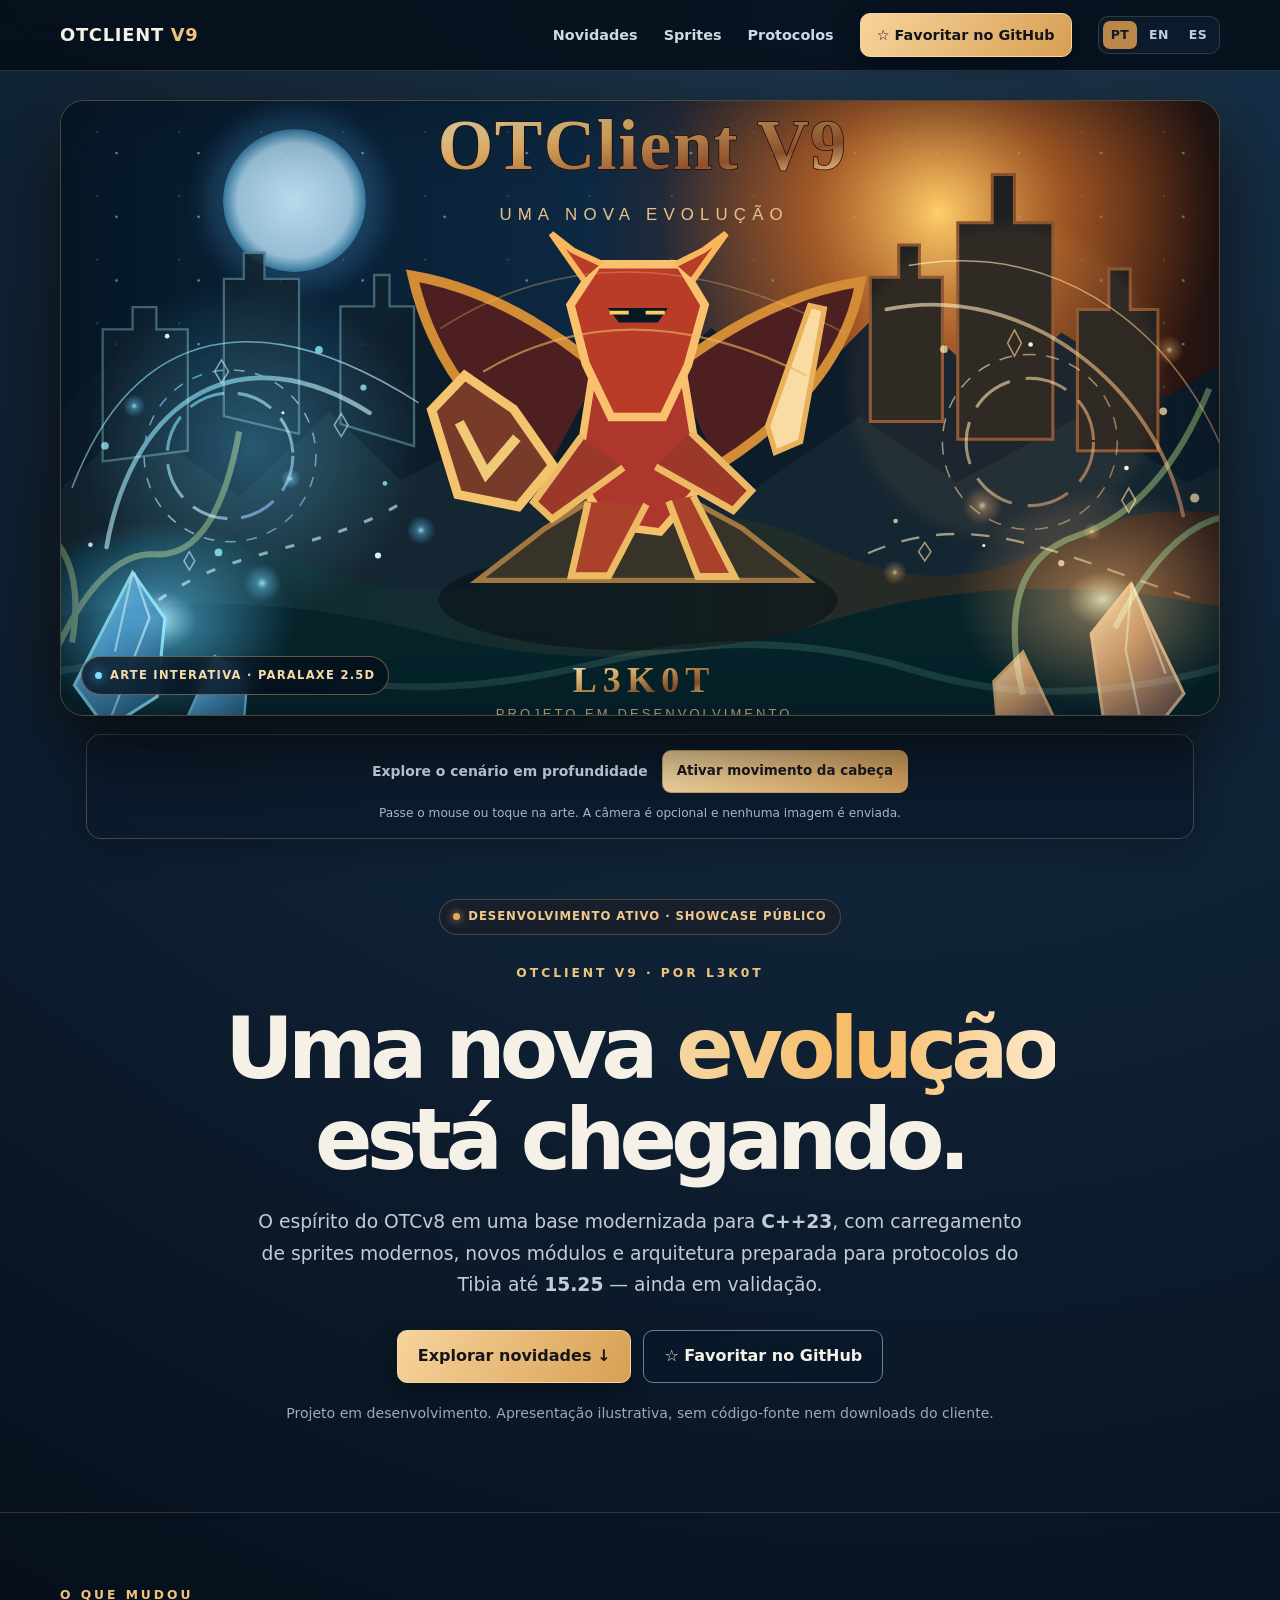
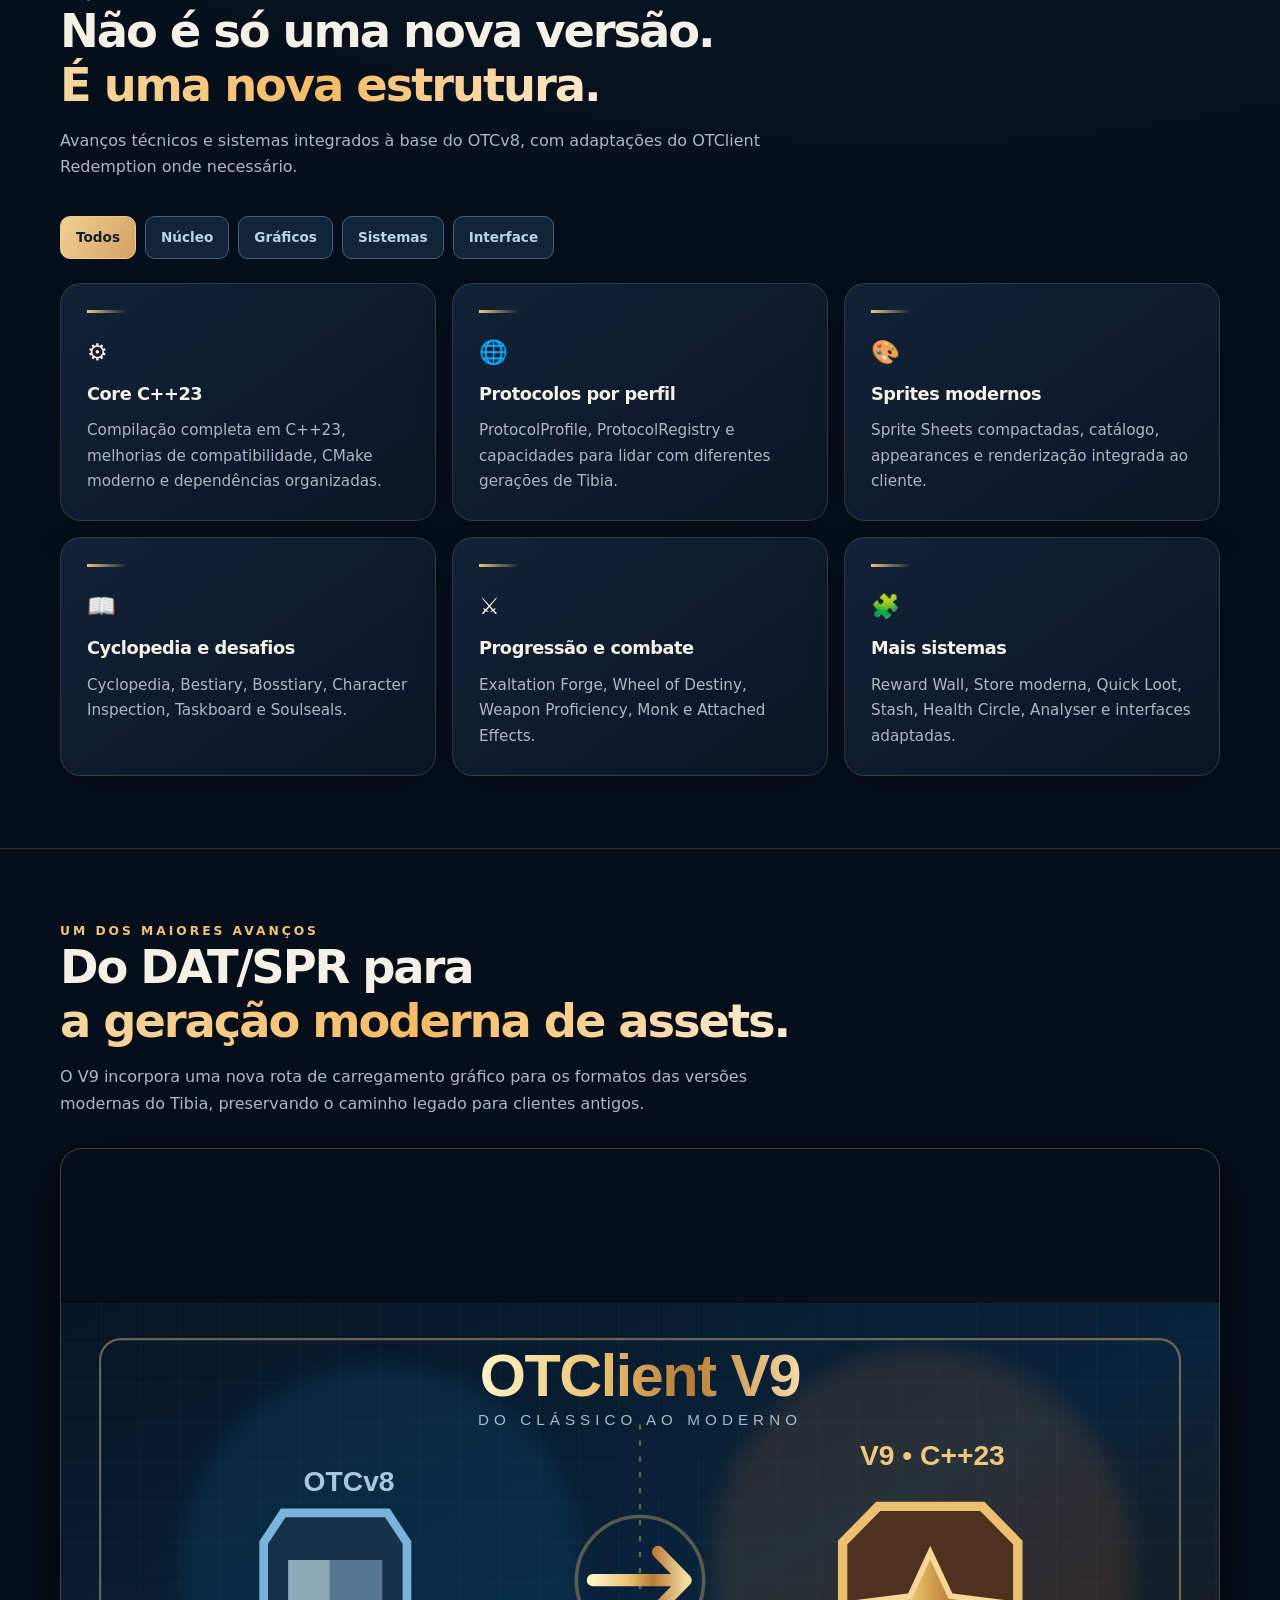
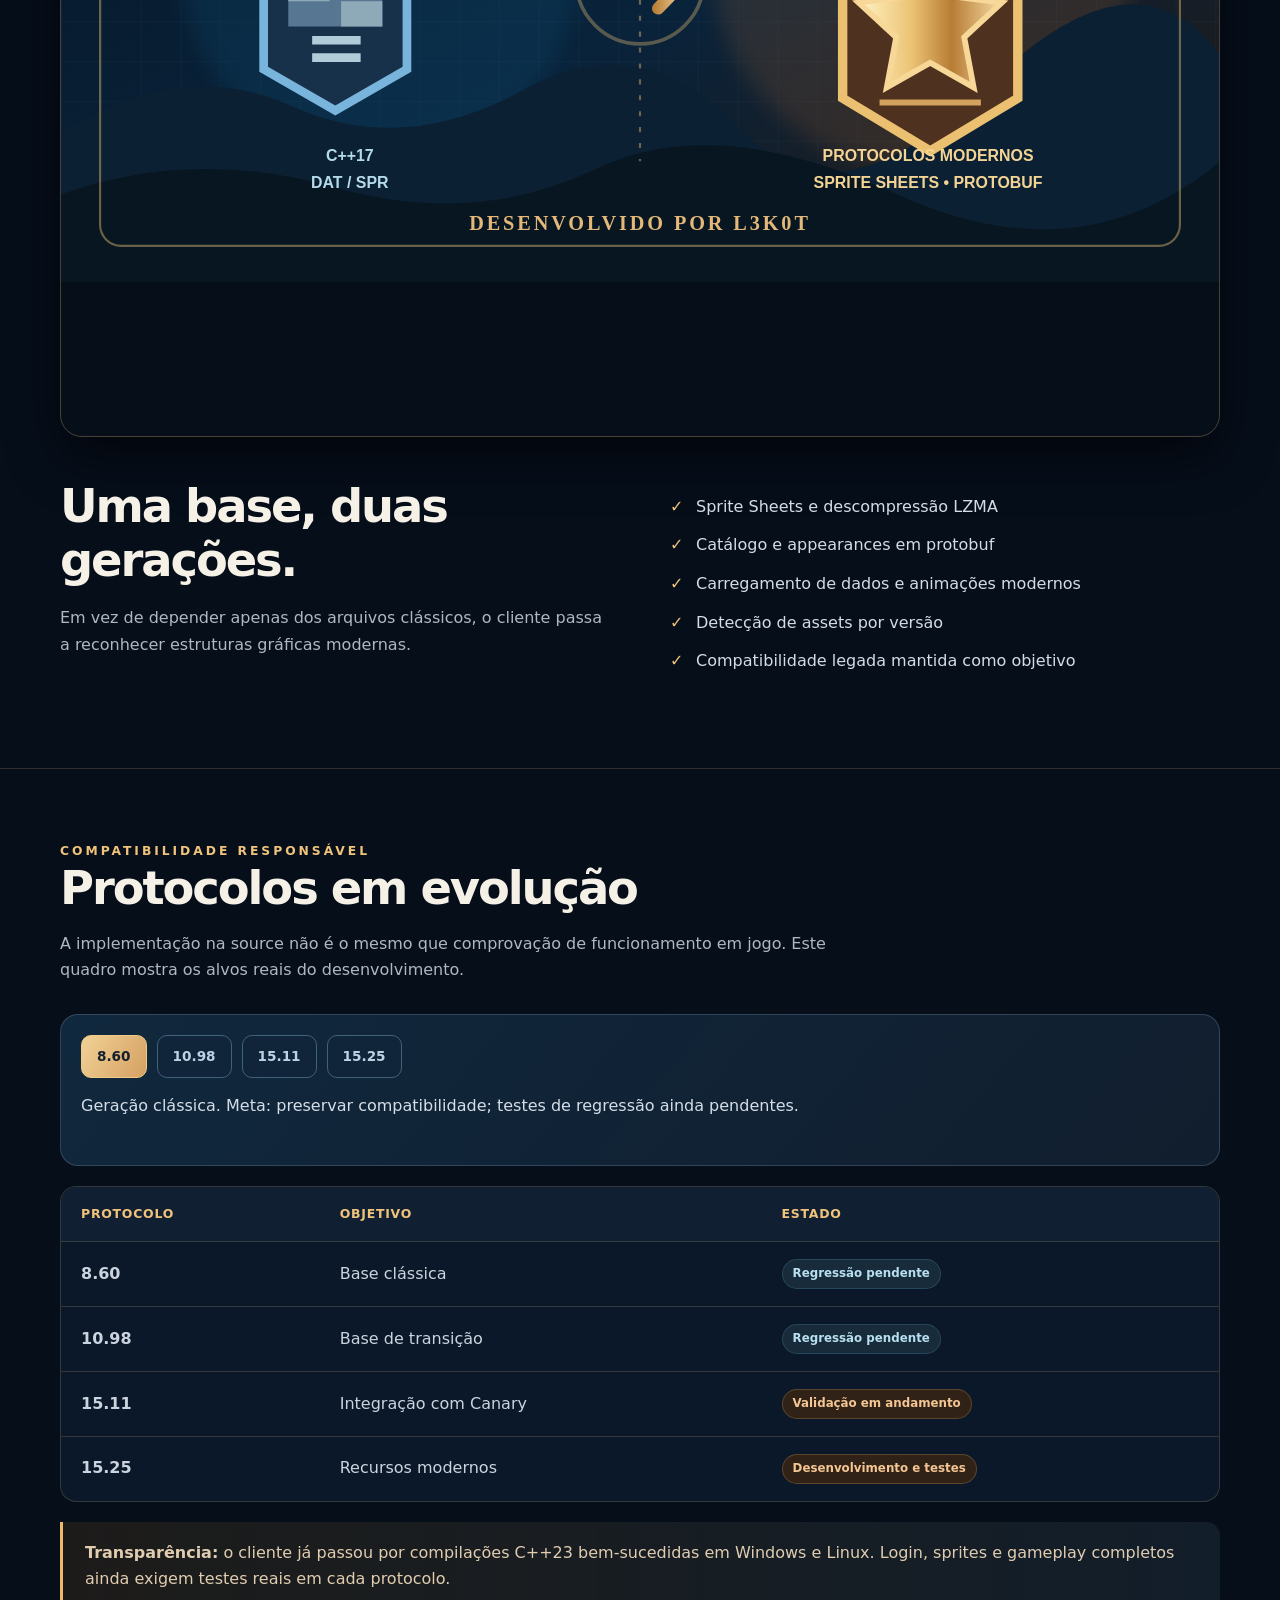
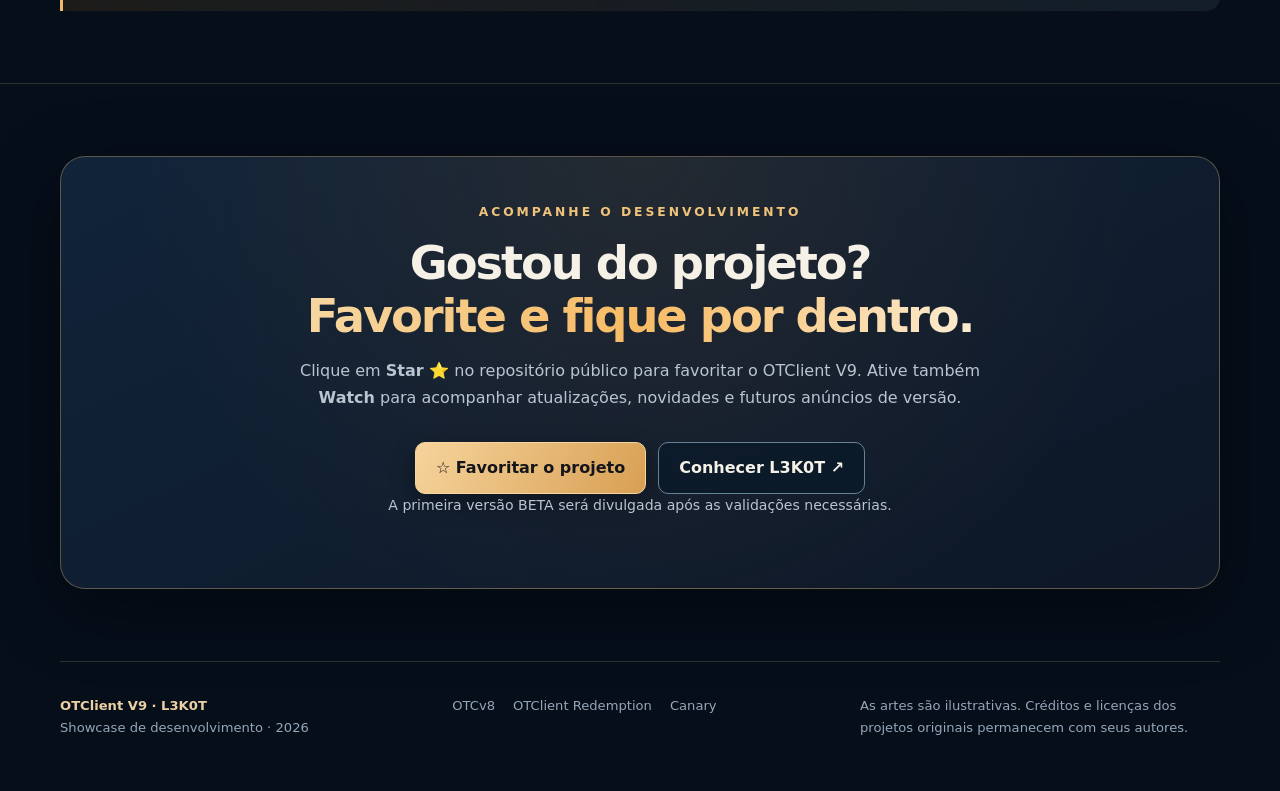
==== commit 12dcd24e: "feat(showcase): enable layered head-tracking and interactive presentation (pt)" ====
--- a/index.html
+++ b/index.html
@@ -77,7 +77,7 @@
     .footer strong{color:#ead0a4}
     .foot-links{display:flex;gap:18px;flex-wrap:wrap}
     .foot-links a:hover{color:var(--gold)}
-    @media(max-width:840px){.cards{grid-template-columns:repeat(2,minmax(0,1fr))}.split{grid-template-columns:1fr;gap:30px}.links a:not(.navcta){display:none}}
+    @media(max-width:840px){.cards{grid-template-columns:repeat(2,minmax(0,1fr))}.split{grid-template-columns:1fr;gap:30px}.links > a:not(.navcta){display:none}}
     @media(max-width:600px){.wrap{width:min(100% - 28px,1160px)}.navin{min-height:62px}.brand{font-size:.99rem}.navcta{padding:7px 11px;font-size:.8rem}.hero{padding-top:14px}.art{border-radius:14px}.intro{padding:37px 0 50px}h1{letter-spacing:-.055em}.section{padding:49px 0}.cards{grid-template-columns:1fr}.card.tall{grid-column:span 1}.card{padding:23px}.cta{padding:35px 19px}.footer{padding-bottom:32px}}
     @media(prefers-reduced-motion:reduce){html{scroll-behavior:auto}.button,.navcta{transition:none}}
 
@@ -87,8 +87,10 @@
     .lang-switch a:hover:not([aria-current="page"]){background:#203a53;color:#fff}
     @media(max-width:600px){.links{gap:8px}.links .navcta{display:none}.lang-switch a{padding:6px}.navin{gap:9px}}
   </style>
+  <link rel="stylesheet" href="assets/v9-effects.css" />
 </head>
 <body>
+<div class="scroll-progress" data-scroll-progress aria-hidden="true"></div>
 <header class="nav"><div class="wrap navin">
   <a href="#inicio" class="brand">OTCLIENT <b>V9</b></a>
   <nav class="links" aria-label="Navegação principal">
@@ -98,7 +100,23 @@
   </nav>
 </div></header>
 <main id="inicio">
-  <div class="wrap hero"><div class="art"><img src="assets/otclient-v9-arte-principal.svg" width="1672" height="941" alt="Ilustração fantasy 2D do OTClient V9 com guerreiro, magia e criaturas" fetchpriority="high"></div></div>
+  <div class="wrap hero">
+  <div class="art hero-parallax" data-parallax-stage aria-label="Cenário medieval OTClient V9 em camadas">
+    <img class="parallax-layer parallax-base" data-depth="5" src="assets/otclient-v9-arte-principal.svg" width="1600" height="850" alt="Cenário medieval OTClient V9 em camadas" fetchpriority="high" />
+    <img class="parallax-layer parallax-magic" data-depth="15" src="assets/v9-parallax-magic.svg" width="1600" height="850" alt="" aria-hidden="true" />
+    <img class="parallax-layer parallax-sparks" data-depth="28" src="assets/v9-parallax-sparks.svg" width="1600" height="850" alt="" aria-hidden="true" />
+    <span class="parallax-flag"><span class="spark" aria-hidden="true"></span>ARTE INTERATIVA · PARALAXE 2.5D</span>
+  </div>
+  <div class="headtrack-controls">
+    <div class="headtrack-panel">
+      <span class="headtrack-label">Explore o cenário em profundidade</span>
+      <button type="button" class="headtrack-btn" data-head-start>Ativar movimento da cabeça</button>
+      <button type="button" class="headtrack-btn secondary" data-head-stop hidden>Desligar câmera</button>
+      <p class="headtrack-status" role="status" aria-live="polite" data-head-status>Use o mouse ou toque na imagem. A câmera é opcional.</p>
+    </div>
+  </div>
+  <video class="sensor-video" data-head-video autoplay muted playsinline aria-hidden="true"></video>
+</div>
   <section class="wrap intro">
     <span class="status"><span class="dot"></span> Desenvolvimento ativo · Showcase público</span>
     <div class="eyebrow" style="margin-top:28px">OTClient V9 · Por L3K0T</div>
@@ -110,13 +128,20 @@
 
   <section class="section" id="novidades"><div class="wrap">
     <div class="section-head"><div class="eyebrow">O que mudou</div><h2>Não é só uma nova versão.<br><span class="gradient">É uma nova estrutura.</span></h2><p class="sub">Avanços técnicos e sistemas integrados à base do OTCv8, com adaptações do OTClient Redemption onde necessário.</p></div>
+    <div class="feature-explorer" role="group" aria-label="Explore os recursos:">
+  <button type="button" data-feature-filter="all" aria-pressed="true">Todos</button>
+  <button type="button" data-feature-filter="core" aria-pressed="false">Núcleo</button>
+  <button type="button" data-feature-filter="graphics" aria-pressed="false">Gráficos</button>
+  <button type="button" data-feature-filter="systems" aria-pressed="false">Sistemas</button>
+  <button type="button" data-feature-filter="interface" aria-pressed="false">Interface</button>
+</div>
     <div class="cards">
-      <article class="card"><span class="icon">⚙️</span><h3>Core C++23</h3><p>Compilação completa em C++23, melhorias de compatibilidade, CMake moderno e dependências organizadas.</p></article>
-      <article class="card"><span class="icon">🌐</span><h3>Protocolos por perfil</h3><p>ProtocolProfile, ProtocolRegistry e capacidades para lidar com diferentes gerações de Tibia.</p></article>
-      <article class="card"><span class="icon">🎨</span><h3>Sprites modernos</h3><p>Sprite Sheets compactadas, catálogo, appearances e renderização integrada ao cliente.</p></article>
-      <article class="card"><span class="icon">📖</span><h3>Cyclopedia e desafios</h3><p>Cyclopedia, Bestiary, Bosstiary, Character Inspection, Taskboard e Soulseals.</p></article>
-      <article class="card"><span class="icon">⚔️</span><h3>Progressão e combate</h3><p>Exaltation Forge, Wheel of Destiny, Weapon Proficiency, Monk e Attached Effects.</p></article>
-      <article class="card"><span class="icon">🧩</span><h3>Mais sistemas</h3><p>Reward Wall, Store moderna, Quick Loot, Stash, Health Circle, Analyser e interfaces adaptadas.</p></article>
+      <article class="card" data-feature="core"><span class="icon">⚙️</span><h3>Core C++23</h3><p>Compilação completa em C++23, melhorias de compatibilidade, CMake moderno e dependências organizadas.</p></article>
+      <article class="card" data-feature="core"><span class="icon">🌐</span><h3>Protocolos por perfil</h3><p>ProtocolProfile, ProtocolRegistry e capacidades para lidar com diferentes gerações de Tibia.</p></article>
+      <article class="card" data-feature="graphics"><span class="icon">🎨</span><h3>Sprites modernos</h3><p>Sprite Sheets compactadas, catálogo, appearances e renderização integrada ao cliente.</p></article>
+      <article class="card" data-feature="systems"><span class="icon">📖</span><h3>Cyclopedia e desafios</h3><p>Cyclopedia, Bestiary, Bosstiary, Character Inspection, Taskboard e Soulseals.</p></article>
+      <article class="card" data-feature="systems"><span class="icon">⚔️</span><h3>Progressão e combate</h3><p>Exaltation Forge, Wheel of Destiny, Weapon Proficiency, Monk e Attached Effects.</p></article>
+      <article class="card" data-feature="interface"><span class="icon">🧩</span><h3>Mais sistemas</h3><p>Reward Wall, Store moderna, Quick Loot, Stash, Health Circle, Analyser e interfaces adaptadas.</p></article>
     </div>
   </div></section>
 
@@ -132,6 +157,10 @@
 
   <section class="section" id="protocolos"><div class="wrap">
     <div class="eyebrow">Compatibilidade responsável</div><h2>Protocolos em evolução</h2><p class="sub">A implementação na source não é o mesmo que comprovação de funcionamento em jogo. Este quadro mostra os alvos reais do desenvolvimento.</p>
+    <div class="protocol-explorer" role="group" aria-label="Explore os protocolos:">
+  <div class="protocol-switch"><button type="button" data-protocol-button="8.60" aria-pressed="true">8.60</button><button type="button" data-protocol-button="10.98" aria-pressed="false">10.98</button><button type="button" data-protocol-button="15.11" aria-pressed="false">15.11</button><button type="button" data-protocol-button="15.25" aria-pressed="false">15.25</button></div>
+  <p class="protocol-description" data-protocol-description>Geração clássica. Meta: preservar compatibilidade; testes de regressão ainda pendentes.</p>
+</div>
     <div class="table-wrap"><table aria-label="Estágio dos protocolos do OTClient V9"><thead><tr><th>Protocolo</th><th>Objetivo</th><th>Estado</th></tr></thead><tbody>
       <tr><td><strong>8.60</strong></td><td>Base clássica</td><td><span class="phase">Regressão pendente</span></td></tr>
       <tr><td><strong>10.98</strong></td><td>Base de transição</td><td><span class="phase">Regressão pendente</span></td></tr>
@@ -163,5 +192,6 @@
     link.rel = 'noopener noreferrer';
   });
 </script>
+<script src="assets/v9-interactive.js" defer></script>
 </body>
 </html>
--- a/assets/v9-effects.css
+++ b/assets/v9-effects.css
@@ -0,0 +1,48 @@
+/* OTClient V9 — accessible progressive visual effects */
+:root{--v9-ease:cubic-bezier(.22,1,.36,1)}
+html{scroll-padding-top:84px}
+body{overflow-x:hidden}
+.scroll-progress{position:fixed;z-index:1000;left:0;top:0;height:3px;width:0;pointer-events:none;background:linear-gradient(90deg,#55bff0,#f5d29b,#bd854a);box-shadow:0 0 12px #efc38085}
+.art.hero-parallax{position:relative;overflow:hidden;isolation:isolate;aspect-ratio:1600 / 850;background:#091524;cursor:crosshair;touch-action:pan-y}
+.art.hero-parallax .parallax-layer{position:absolute;inset:-3%;width:106%;height:106%;object-fit:cover;max-width:none;will-change:transform;user-select:none;-webkit-user-drag:none;pointer-events:none;transform:translate3d(0,0,0)}
+.art.hero-parallax .parallax-base{z-index:1}
+.art.hero-parallax .parallax-magic{z-index:2;mix-blend-mode:screen;opacity:.95}
+.art.hero-parallax .parallax-sparks{z-index:3;mix-blend-mode:screen}
+.art.hero-parallax::after{z-index:5}
+.parallax-flag{position:absolute;z-index:6;left:20px;bottom:20px;display:inline-flex;align-items:center;gap:8px;max-width:calc(100% - 40px);padding:9px 13px;font-size:.72rem;letter-spacing:.11em;text-transform:uppercase;font-weight:800;color:#f7dba6;background:rgba(5,14,27,.74);border:1px solid #e5ba766b;border-radius:999px;backdrop-filter:blur(8px)}
+.parallax-flag .spark{width:7px;height:7px;border-radius:50%;background:#80dcff;box-shadow:0 0 12px #50cbff;animation:v9-pulse 2.4s ease-in-out infinite}
+.headtrack-controls{display:flex;justify-content:center}
+.headtrack-panel{display:flex;align-items:center;justify-content:center;flex-wrap:wrap;gap:10px 14px;margin:18px 0 0;padding:15px 17px;border:1px solid #cdab7750;border-radius:15px;background:#0c1c2dd9;box-shadow:0 10px 32px #0004}
+.headtrack-label{color:#d9e6f0;font-size:.87rem;font-weight:700}
+.headtrack-btn{appearance:none;border:1px solid #d0a86f;font:inherit;font-weight:800;font-size:.84rem;padding:9px 14px;border-radius:9px;color:#1b1e25;background:linear-gradient(120deg,#ffe1a9,#d9a35d);cursor:pointer;transition:transform .2s,filter .2s}
+.headtrack-btn:hover{transform:translateY(-1px);filter:brightness(1.08)}
+.headtrack-btn.secondary{color:#d4e6f3;border-color:#5b7991;background:#122a40}
+.headtrack-btn[hidden]{display:none!important}
+.headtrack-btn:disabled{opacity:.6;cursor:progress}
+.headtrack-btn:focus-visible,.feature-explorer button:focus-visible,.protocol-explorer button:focus-visible{outline:3px solid #6fc4fa;outline-offset:3px}
+.headtrack-status{flex-basis:100%;text-align:center;color:#a5bdcc;font-size:.76rem;margin:0;max-width:700px}
+.headtrack-status[data-mode="active"]{color:#9be2bf}
+.headtrack-status[data-mode="error"]{color:#ffc99b}
+.sensor-video{position:absolute!important;width:1px!important;height:1px!important;opacity:0!important;pointer-events:none!important;overflow:hidden!important}
+.cards .card{position:relative;overflow:hidden;transition:transform .32s var(--v9-ease),box-shadow .3s ease,border-color .3s ease}
+.cards .card:hover{transform:translateY(-5px);box-shadow:0 20px 46px #0008;border-color:#d7ac706b}
+.cards .card[hidden]{display:none!important}
+.feature-explorer{display:flex;flex-wrap:wrap;gap:9px;margin:6px 0 24px}
+.feature-explorer button,.protocol-explorer button{appearance:none;font:inherit;font-size:.85rem;font-weight:700;padding:9px 15px;color:#bcd3e3;background:#10243a;border:1px solid #42617a;border-radius:10px;cursor:pointer;transition:background .2s,color .2s,transform .2s}
+.feature-explorer button:hover,.protocol-explorer button:hover{background:#1b3954;transform:translateY(-2px)}
+.feature-explorer button[aria-pressed="true"],.protocol-explorer button[aria-pressed="true"]{background:linear-gradient(120deg,#f1d195,#d5a063);color:#16202d;border-color:#f1ca85}
+.protocol-explorer{padding:20px;background:linear-gradient(130deg,#10283d,#111e2e);border:1px solid #7e9ab44b;border-radius:18px;margin:20px 0}
+.protocol-explorer .protocol-switch{display:flex;gap:10px;flex-wrap:wrap;margin-bottom:14px}
+.protocol-explorer .protocol-description{color:#d5dee8;line-height:1.7;min-height:53px;margin:0}
+.protocol-explorer .protocol-description strong{color:#f3cb85}
+.js-reveal{opacity:0;transform:translateY(24px);transition:opacity .8s var(--v9-ease),transform .8s var(--v9-ease)}
+.js-reveal.in-view{opacity:1;transform:translateY(0)}
+.status .dot{animation:v9-pulse 2.6s ease-in-out infinite}
+.intro h1{animation:v9-entrance 1.1s .1s var(--v9-ease) both}
+.intro .lead{animation:v9-entrance 1.1s .25s var(--v9-ease) both}
+.visual img{transition:transform .8s var(--v9-ease)}
+.visual:hover img{transform:scale(1.028)}
+@keyframes v9-pulse{50%{opacity:.5;box-shadow:0 0 24px #60caff}}
+@keyframes v9-entrance{from{opacity:0;transform:translateY(24px)}to{opacity:1;transform:translateY(0)}}
+@media(max-width:600px){.headtrack-panel{padding:13px}.headtrack-label{flex-basis:100%;text-align:center}.parallax-flag{left:10px;bottom:10px;font-size:.57rem;padding:7px 9px}.protocol-explorer{padding:14px}.feature-explorer button,.protocol-explorer button{font-size:.78rem;padding:8px 10px}}
+@media(prefers-reduced-motion:reduce){.status .dot,.parallax-flag .spark,.intro h1,.intro .lead{animation:none!important}.js-reveal{opacity:1!important;transform:none!important;transition:none!important}.cards .card,.visual img,.headtrack-btn{transition:none!important;transform:none!important}}
